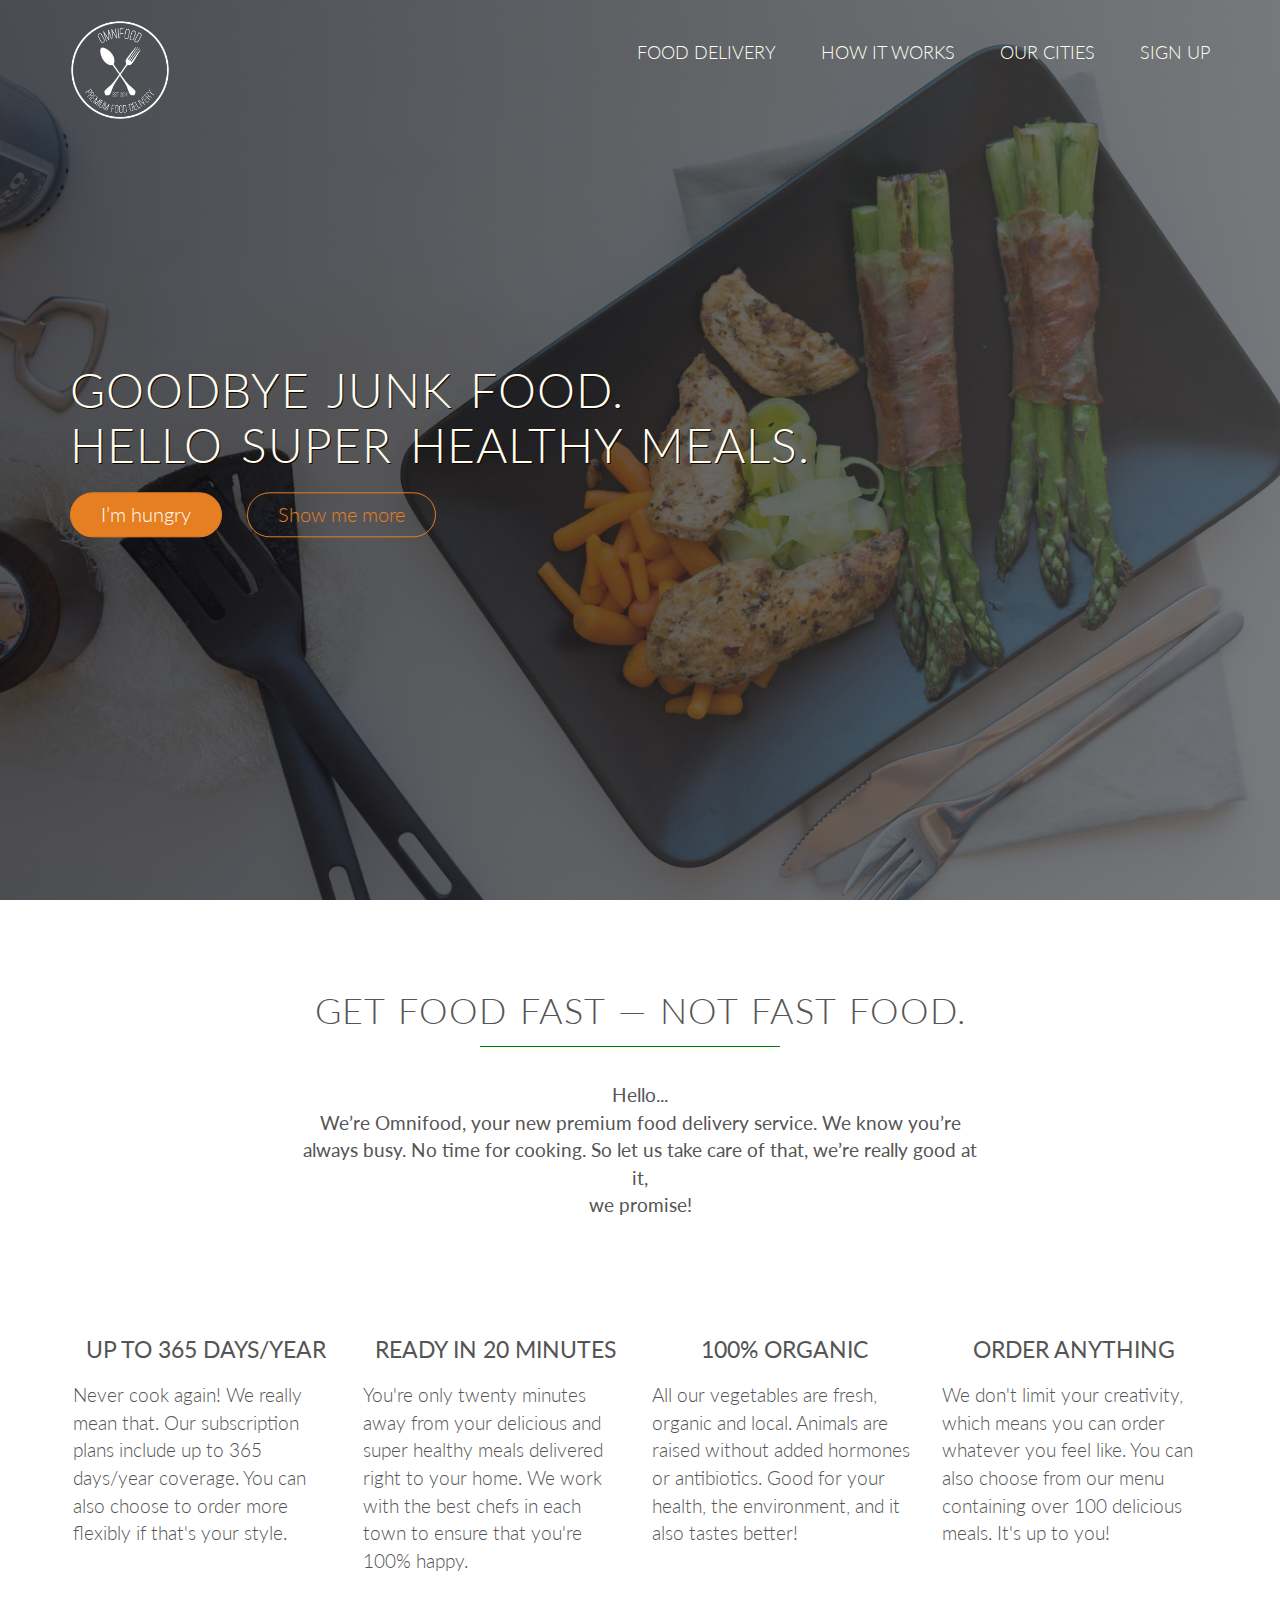
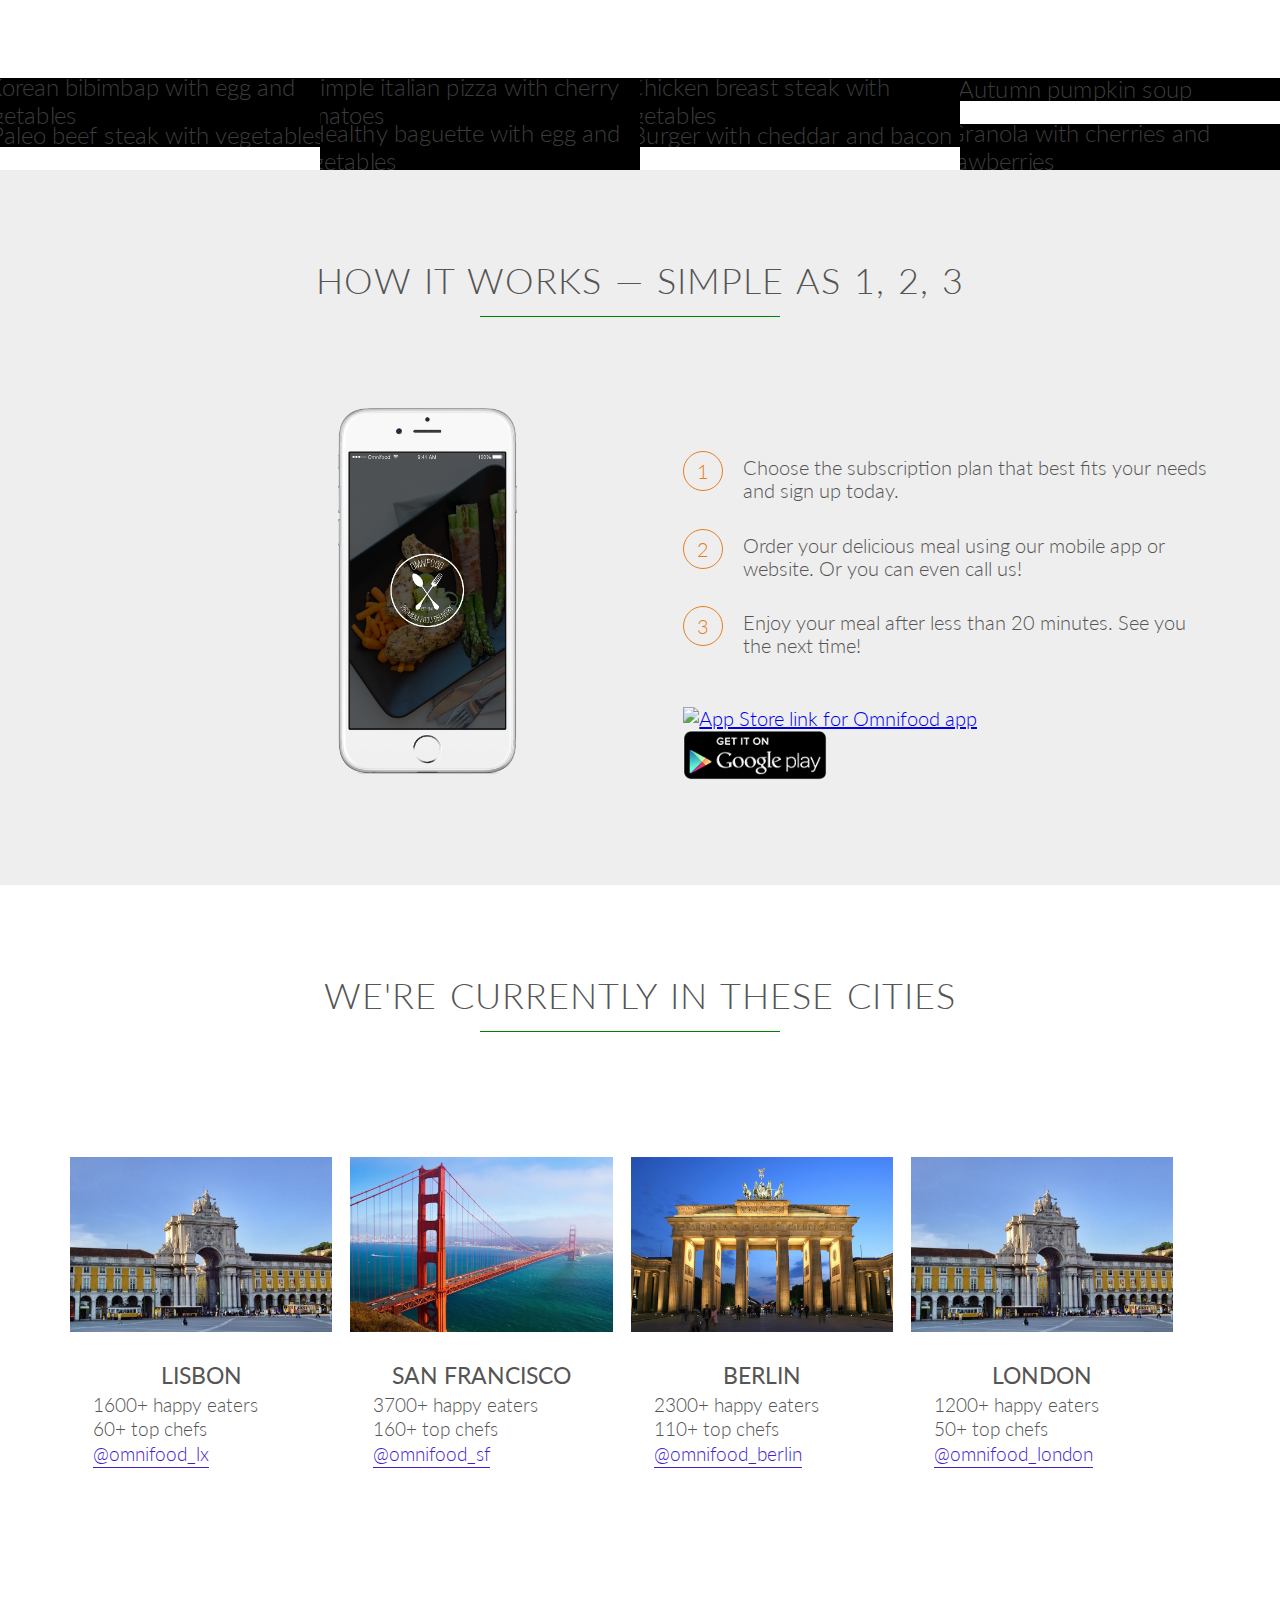
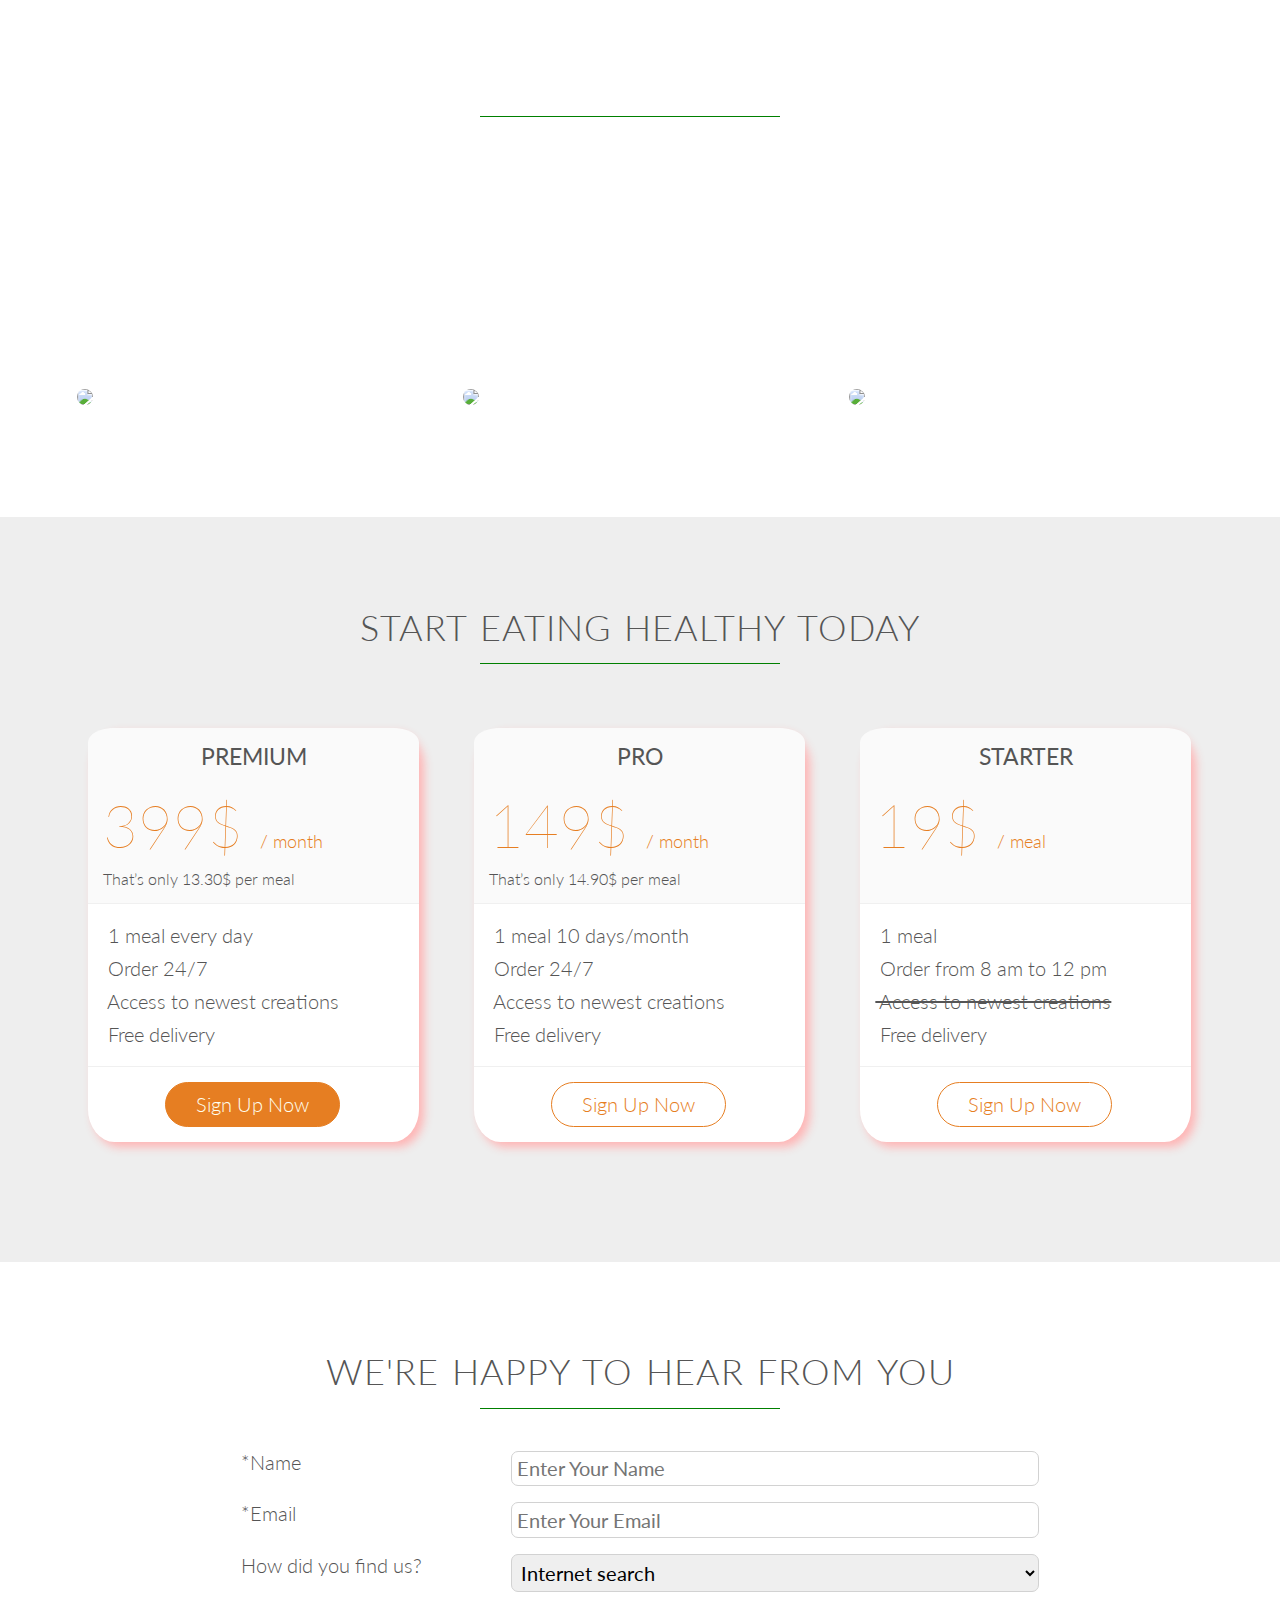
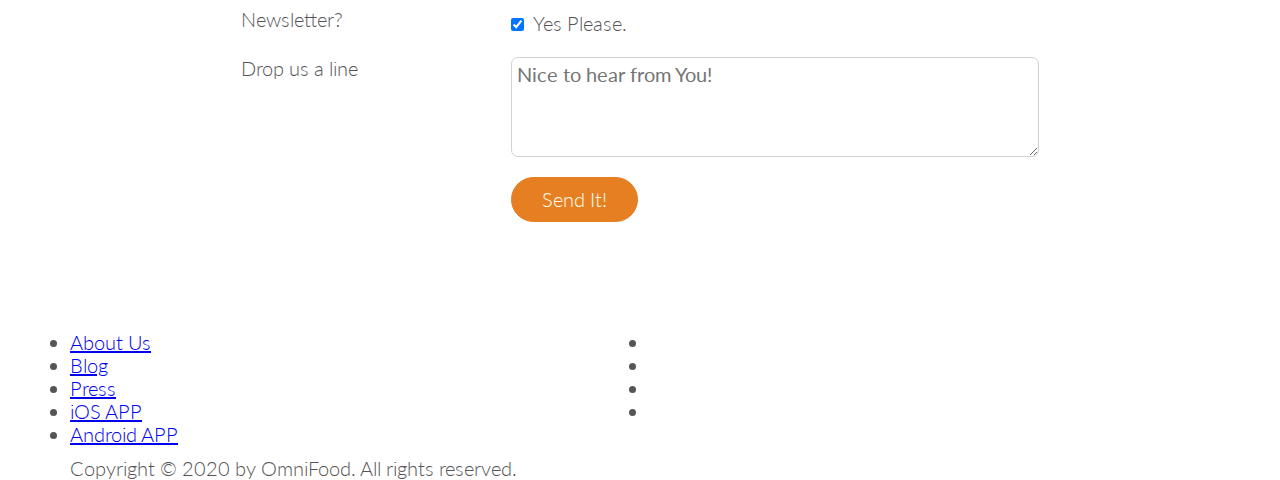
==== index.html @ cea4d8c9 "Footer text" ====
<!DOCTYPE html>
<html lang="en">
    <head>
        <link rel="stylesheet" type="text/css" href="vendors/css/normalize.css">
        <link rel="stylesheet" type="text/css" href="vendors/css/grid.css">
        <link rel="stylesheet" type="text/css" href="Resources/css/style.css">
        <link rel="preconnect" href="https://fonts.gstatic.com">
        <link href="https://fonts.googleapis.com/css2?family=Lato:ital,wght@0,100;0,300;0,400;1,100;1,300;1,400&display=swap" rel="stylesheet">
        <title>OmniFood</title>
    </head>

    <body>
        <header>
            <nav>
                <div class="row">
                    <img src="Resources/img/logo-white.png" alt="OmniFood Logo" class="logo">
                    <ul class="main-nav">
                        <li><a href="#">Food delivery</a></li>
                        <li><a href="#">How it works</a></li>
                        <li><a href="#">Our cities</a></li>
                        <li><a href="#">Sign up</a></li>
                    </ul>
                </div>
            </nav>
            <div class="hero-text-box">
                <h1>Goodbye junk food.<br />Hello super healthy meals.</h1>
                <a class="btn btn-full" href="#">I’m hungry</a>
                <a class="btn btn-ghost" href="#">Show me more</a>
            </div>
        </header>

        <section class="section-features">
            <div class="row">
                <h2>Get food fast &mdash; not fast food.</h2>
                <p class="long-copy">
                    Hello...<br /> We’re Omnifood, your new premium food delivery service.
                    We know you’re always busy. No time for cooking.
                    So let us take care of that, we’re really good at it,<br />we promise!
                </p>
            </div>

            <div class="row">
                <div class="col span-1-of-4 box">
                    <ion-icon name="calendar" class="calendar"></ion-icon>
                    <h3>Up to 365 days/year</h3>
                    <p>
                        Never cook again! We really mean that. Our subscription plans include up to 365 days/year coverage. You can also choose to order more flexibly if that's your style.
                    </p>
                </div>
                <div class="col span-1-of-4 box">
                    <ion-icon name="alarm" class="alarm"></ion-icon>
                    <h3>Ready in 20 minutes</h3>
                    <p>
                        You're only twenty minutes away from your delicious and super healthy meals delivered right to your home. We work with the best chefs in each town to ensure that you're 100% happy.
                    </p>
                </div>
                <div class="col span-1-of-4 box">
                    <ion-icon name="leaf" class="leaf"></ion-icon>
                    <h3>100% organic</h3>
                    <p>
                        All our vegetables are fresh, organic and local. Animals are raised without added hormones or antibiotics. Good for your health, the environment, and it also tastes better!
                    </p>
                </div>
                <div class="col span-1-of-4 box">
                    <ion-icon name="cart" class="cart"></ion-icon>
                    <h3>Order anything</h3>
                    <p>
                        We don't limit your creativity, which means you can order whatever you feel like. You can also choose from our menu containing over 100 delicious meals. It's up to you!
                    </p>
                </div>
            </div>
        </section>

        <section class="section-meals">
            <ul class="meals-showcase clearfix">
                <li>
                    <figure class="meal-photo">
                        <img src="resources/img/1.jpg" alt="Korean bibimbap with egg and vegetables">
                    </figure>
                </li>
                <li>
                    <figure class="meal-photo">
                        <img src="resources/img/2.jpg" alt="Simple italian pizza with cherry tomatoes">
                    </figure>
                </li>
                <li>
                    <figure  class="meal-photo">
                        <img src="resources/img/3.jpg" alt="Chicken breast steak with vegetables ">
                    </figure>
                </li>
                <li>
                    <figure  class="meal-photo">
                        <img src="resources/img/4.jpg" alt="Autumn pumpkin soup">
                    </figure>
                </li>
            </ul>
            <ul class="meals-showcase clearfix">
                <li>
                    <figure  class="meal-photo">
                        <img src="resources/img/5.jpg" alt="Paleo beef steak with vegetables">
                    </figure>
                </li>
                <li>
                    <figure  class="meal-photo">
                        <img src="resources/img/6.jpg" alt="Healthy baguette with egg and vegetables">
                    </figure>
                </li>
                <li>
                    <figure  class="meal-photo">
                        <img src="resources/img/7.jpg" alt="Burger with cheddar and bacon">
                    </figure>
                </li>
                <li>
                    <figure  class="meal-photo">
                        <img src="resources/img/8.jpg" alt="Granola with cherries and strawberries">
                    </figure>
                </li>
            </ul>
        </section>

        <section class="section-steps">
            <div class="row">
                <h2>How it works &mdash; Simple as 1, 2, 3</h2>
            </div>
            <div class="row">
                <div class="col span-1-of-2 steps-box">
                    <img class="app-screen" src="Resources/img/app-iPhone.png" alt="iPhone image with OmniFood">
                </div>
                <div class="col span-1-of-2 steps-box">
                    <div class="work-steps">
                        <div>1</div>
                        <p>Choose the subscription plan that best fits your needs and sign up today.</p>
                    </div>
                    <div class="work-steps">
                        <div>2</div>
                        <p>Order your delicious meal using our mobile app or website. Or you can even call us!</p>
                    </div>
                    <div class="work-steps">
                        <div>3</div>
                        <p>Enjoy your meal after less than 20 minutes. See you the next time!</p>
                    </div>

                    <a href="https://www.apple.com/in/app-store/" target="_blank" class="btn-app"><img src="resources/img/download-app.svg" alt="App Store link for Omnifood app"></a>
                    <a href="https://play.google.com/store/apps?hl=en" target="_blank"  class="btn-app"><img src="Resources/img/download-app-android.png" alt="Play Store link for OmniFood app"></a>

                </div>
            </div>
        </section>

        <section class="section-cities">
            <div class="row">
                <h2>We're currently in these cities</h2>
            </div>
            <div class="row in-city">
                <div class="col span-1-of-4 city-det">
                    <div class="city-img">
                        <img class="c-img" src="Resources/img/lisbon-3.jpg" alt="Lisbon">
                    </div>
                    <div class="city-name">
                        <h3>Lisbon</h3>
                    </div>
                    <div class="city-growth">
                        <div class="sub-incity">
                            <ion-icon class="num-sub" name="people"></ion-icon>
                            1600+ happy eaters
                        </div>
                        <div class="chef-city">
                            <ion-icon class="chef-star" name="star"></ion-icon>
                            60+ top chefs
                        </div>
                        <div class="twitter-social">
                            <ion-icon class="twi-icon" name="logo-twitter"></ion-icon>
                            <a href="https://www.twitter.com" target="_blank">@omnifood_lx</a>
                        </div>
                    </div>
                </div>
                <div  class="col span-1-of-4 city-det">
                    <div class="city-img">
                        <img class="c-img" src="Resources/img/san-francisco.jpg" alt="San Francisco">
                    </div>
                    <div class="city-name">
                        <h3>San Francisco</h3>
                    </div>
                    <div class="city-growth">
                        <div class="sub-incity">
                            <ion-icon class="num-sub" name="people"></ion-icon>
                            3700+ happy eaters
                        </div>
                        <div class="chef-city">
                            <ion-icon class="chef-star" name="star"></ion-icon>
                            160+ top chefs
                        </div>
                        <div class="twitter-social">
                            <ion-icon class="twi-icon" name="logo-twitter"></ion-icon>
                            <a href="https://www.twitter.com" target="_blank">@omnifood_sf</a>
                        </div>
                    </div>
                </div>
                <div  class="col span-1-of-4 city-det">
                    <div class="city-img">
                        <img class="c-img" src="Resources/img/berlin.jpg" alt="Berlin">
                    </div>
                    <div class="city-name">
                        <h3>Berlin</h3>
                    </div>
                    <div class="city-growth">
                        <div class="sub-incity">
                            <ion-icon class="num-sub" name="people"></ion-icon>
                            2300+ happy eaters
                        </div>
                        <div class="chef-city">
                            <ion-icon class="chef-star" name="star"></ion-icon>
                            110+ top chefs
                        </div>
                        <div class="twitter-social">
                            <ion-icon class="twi-icon" name="logo-twitter"></ion-icon>
                            <a href="https://www.twitter.com" target="_blank">@omnifood_berlin</a>
                        </div>
                    </div>
                </div>
                <div  class="col span-1-of-4 city-det">
                    <div class="city-img">
                        <img class="c-img" src="Resources/img/lisbon-3.jpg" alt="London">
                    </div>
                    <div class="city-name">
                        <h3>London</h3>
                    </div>
                    <div class="city-growth">
                        <div class="sub-incity">
                            <ion-icon class="num-sub" name="people"></ion-icon>
                            1200+ happy eaters
                        </div>
                        <div class="chef-city">
                            <ion-icon class="chef-star" name="star"></ion-icon>
                            50+ top chefs
                        </div>
                        <div class="twitter-social">
                            <ion-icon class="twi-icon" name="logo-twitter"></ion-icon>
                            <a href="https://www.twitter.com" target="_blank">@omnifood_london</a>
                        </div>
                    </div>
                </div>
            </div>
        </section>

        <section class="section-testimonials">
            <div class="row">
                <h2>Our customers can't live without us</h2>
            </div>
            <div class="row">
                <div class="col span-1-of-3">
                    <blockquote>
                        Omnifood is just awesome! I just launched a startup which leaves me with no time for cooking, so Omnifood is a life-saver. Now that I got used to it, I couldn't live without my daily meals!
                        <cite><img src="resources/img/customer-1.jpg">Alberto Duncan</cite>
                    </blockquote>
                </div>
                <div class="col span-1-of-3">
                    <blockquote>
                        Inexpensive, healthy and great-tasting meals, delivered right to my home. We have lots of food delivery here in Lisbon, but no one comes even close to Omifood. Me and my family are so in love!
                        <cite><img src="resources/img/customer-2.jpg">Joana Silva</cite>
                    </blockquote>
                </div>
                <div class="col span-1-of-3">
                    <blockquote>
                        I was looking for a quick and easy food delivery service in San Franciso. I tried a lot of them and ended up with Omnifood. Best food delivery service in the Bay Area. Keep up the great work!
                        <cite><img src="resources/img/customer-3.jpg">Milton Chapman</cite>
                    </blockquote>
                </div>

            </div>
        </section>

        <section class="section-plans">
            <div class="row">
                <h2>Start eating healthy today</h2>
            </div>
            <div class="row">
                <div class="col span-1-of-3">
                    <div class="plan-box">
                        <div>
                            <h3>Premium</h3>
                            <p class="plan-price">399$ <span>/ month</span></p>
                            <p class="plan-price-meal">That’s only 13.30$ per meal</p>
                        </div>
                        <div>
                            <ul>
                                <li><ion-icon name="checkmark"></ion-icon>&nbsp;1 meal every day</li>
                                <li><ion-icon name="checkmark"></ion-icon>&nbsp;Order 24/7</li>
                                <li><ion-icon name="checkmark"></ion-icon>&nbsp;Access to newest creations</li>
                                <li><ion-icon name="checkmark"></ion-icon>&nbsp;Free delivery</li>
                            </ul>
                        </div>
                        <div>
                            <a href="#" class="btn btn-full">Sign Up Now</a>
                        </div>
                    </div>
                </div>
                <div class="col span-1-of-3">
                    <div class="plan-box">
                        <div>
                            <h3>Pro</h3>
                            <p class="plan-price">149$ <span>/ month</span></p>
                            <p class="plan-price-meal">That’s only 14.90$ per meal</p>
                        </div>
                        <div>
                            <ul>
                                <li><ion-icon name="checkmark"></ion-icon>&nbsp;1 meal 10 days/month</li>
                                <li><ion-icon name="checkmark"></ion-icon>&nbsp;Order 24/7</li>
                                <li><ion-icon name="checkmark"></ion-icon>&nbsp;Access to newest creations</li>
                                <li><ion-icon name="checkmark"></ion-icon>&nbsp;Free delivery</li>
                            </ul>
                        </div>
                        <div>
                            <a href="#" class="btn btn-ghost">Sign Up Now</a>
                        </div>
                    </div>
                </div>
                <div class="col span-1-of-3">
                    <div class="plan-box">
                        <div>
                            <h3>Starter</h3>
                            <p class="plan-price">19$ <span>/ meal</span></p>
                            <p class="plan-price-meal">&nbsp;</p>
                        </div>
                        <div>
                            <ul>
                                <li><ion-icon name="checkmark"></ion-icon>&nbsp;1 meal</li>
                                <li><ion-icon name="checkmark"></ion-icon>&nbsp;Order from 8 am to 12 pm</li>
                                <li><ion-icon name="close"></ion-icon><span>&nbsp;Access to newest creations</span></li>
                                <li><ion-icon name="checkmark"></ion-icon>&nbsp;Free delivery</li>
                            </ul>
                        </div>
                        <div>
                            <a href="#" class="btn btn-ghost">Sign Up Now</a>
                        </div>
                    </div>
                </div>
            </div>
        </section>

        <section class="section-form">
            <div class="row">
                <h2>We're happy to hear from you</h2>
            </div>
            <div class="row">
                <form method="POST" action="#" class="contact-form">
                    <div class="row">
                        <div class="col span-1-of-3">
                            <label for="name">*Name</label>
                        </div>
                        <div class="col span-2-of-3">
                            <input type="text" name="name" id="name" placeholder="Enter Your Name" required>
                        </div>
                    </div>
                    <div class="row">
                        <div class="col span-1-of-3">
                            <label for="email">*Email</label>
                        </div>
                        <div class="col span-2-of-3">
                            <input type="email" name="email" id="email" placeholder="Enter Your Email" required>
                        </div>
                    </div>
                    <div class="row">
                        <div class="col span-1-of-3">
                            <label for="find-us">How did you find us?</label>
                        </div>
                        <div class="col span-2-of-3">
                            <select name="find-us" id="find-us">
                                <option value="internet" selected>Internet search</option>
                                <option value="social-media">Social Media</option>
                                <option value="news-paper">News Paper</option>
                                <option value="friend">Friend</option>
                            </select>
                        </div>
                    </div>
                    <div class="row">
                        <div class="col span-1-of-3">
                            <label for="newsletter">Newsletter?</label>
                        </div>
                        <div class="col span-2-of-3">
                            <input type="checkbox" name="newsletter" id="newsletter" checked> Yes Please.
                        </div>
                    </div>
                    <div class="row">
                        <div class="col span-1-of-3">
                            <label for="messsage">Drop us a line</label>
                        </div>
                        <div class="col span-2-of-3">
                            <textarea maxlength="300" name="messsage" placeholder="Nice to hear from You!"></textarea>
                        </div>
                    </div>
                    <div class="row">
                        <div class="col span-1-of-3">
                            <label>&nbsp;</label>
                        </div>
                        <div class="col span-2-of-3">
                            <input type="submit" value="Send It!">
                        </div>
                    </div>
                </form>
            </div>
        </section>

        <footer>
            <div class="row">
                <div class="col span-1-of-2">
                    <ul class="footer-nav">
                        <li><a href="#">About Us</a></li>
                        <li><a href="#">Blog</a></li>
                        <li><a href="#">Press</a></li>
                        <li><a href="#">iOS APP</a></li>
                        <li><a href="#">Android APP</a></li>
                    </ul>
                </div>
                <div class="col span 1-of-2">
                    <ul class="socil-links">
                        <li><ion-icon name="logo-facebook"></ion-icon></li>
                        <li><ion-icon name="logo-twitter"></ion-icon></li>
                        <li><ion-icon name="logo-instagram"></ion-icon></li>
                        <li><ion-icon name="logo-pinterest"></ion-icon></li>
                    </ul>
                </div>
            </div>
            <div class="row">
                <p>
                    Copyright &copy; 2020 by OmniFood. All rights reserved.
                </p>
            </div>

        </footer>

          
        <script src="https://unpkg.com/ionicons@5.4.0/dist/ionicons.js"></script>

    </body>


</html>
---- vendors/css/grid.css ----
/*  SECTIONS  ============================================================================= */

.section {
	clear: both;
	padding: 0px;
	margin: 0px;
}

/*  GROUPING  ============================================================================= */

.row {
    zoom: 1; /* For IE 6/7 (trigger hasLayout) */
}

.row:before,
.row:after {
    content:"";
    display:table;
}
.row:after {
    clear:both;
}

/*  GRID COLUMN SETUP   ==================================================================== */

.col {
	display: block;
	float:left;
	margin: 1% 0 1% 1.6%;
}

.col:first-child { margin-left: 0; } /* all browsers except IE6 and lower */


/*  REMOVE MARGINS AS ALL GO FULL WIDTH AT 480 PIXELS */

@media only screen and (max-width: 480px) {
	.col { 
		/*margin: 1% 0 1% 0%;*/
        margin: 0;
	}
}


/*  GRID OF TWO   ============================================================================= */


.span-2-of-2 {
	width: 100%;
}

.span-1-of-2 {
	width: 49.2%;
}

/*  GO FULL WIDTH AT LESS THAN 480 PIXELS */

@media only screen and (max-width: 480px) {
	.span-2-of-2 {
		width: 100%; 
	}
	.span-1-of-2 {
		width: 100%; 
	}
}


/*  GRID OF THREE   ============================================================================= */

	
.span-3-of-3 {
	width: 100%; 
}

.span-2-of-3 {
	width: 66.13%; 
}

.span-1-of-3 {
	width: 32.26%; 
}


/*  GO FULL WIDTH AT LESS THAN 480 PIXELS */

@media only screen and (max-width: 480px) {
	.span-3-of-3 {
		width: 100%; 
	}
	.span-2-of-3 {
		width: 100%; 
	}
	.span-1-of-3 {
		width: 100%;
	}
}

/*  GRID OF FOUR   ============================================================================= */

	
.span-4-of-4 {
	width: 100%; 
}

.span-3-of-4 {
	width: 74.6%; 
}

.span-2-of-4 {
	width: 49.2%; 
}

.span-1-of-4 {
	width: 23.8%; 
}


/*  GO FULL WIDTH AT LESS THAN 480 PIXELS */

@media only screen and (max-width: 480px) {
	.span-4-of-4 {
		width: 100%; 
	}
	.span-3-of-4 {
		width: 100%; 
	}
	.span-2-of-4 {
		width: 100%; 
	}
	.span-1-of-4 {
		width: 100%; 
	}
}


/*  GRID OF FIVE   ============================================================================= */

	
.span-5-of-5 {
	width: 100%;
}

.span-4-of-5 {
  	width: 79.68%; 
}

.span-3-of-5 {
  	width: 59.36%; 
}

.span-2-of-5 {
  	width: 39.04%;
}

.span-1-of-5 {
  	width: 18.72%;
}


/*  GO FULL WIDTH AT LESS THAN 480 PIXELS */

@media only screen and (max-width: 480px) {
	.span-5-of-5 {
		width: 100%; 
	}
	.span-4-of-5 {
		width: 100%; 
	}
	.span-3-of-5 {
		width: 100%; 
	}
	.span-2-of-5 {
		width: 100%; 
	}
	.span-1-of-5 {
		width: 100%; 
	}
}


/*  GRID OF SIX   ============================================================================= */


.span-6-of-6 {
	width: 100%;
}

.span-5-of-6 {
  	width: 83.06%;
}

.span-4-of-6 {
  	width: 66.13%;
}

.span-3-of-6 {
  	width: 49.2%;
}

.span-2-of-6 {
  	width: 32.26%;
}

.span-1-of-6 {
  	width: 15.33%;
}


/*  GO FULL WIDTH AT LESS THAN 480 PIXELS */

@media only screen and (max-width: 480px) {
	.span-6-of-6 {
		width: 100%; 
	}
	.span-5-of-6 {
		width: 100%; 
	}
	.span-4-of-6 {
		width: 100%; 
	}
	.span-3-of-6 {
		width: 100%; 
	}
	.span-2-of-6 {
		width: 100%; 
	}
	.span-1-of-6 {
		width: 100%; 
	}
}



/*  GRID OF SEVEN   ============================================================================= */


.span-7-of-7 {
	width: 100%;
}

.span-6-of-7 {
	width: 85.48%;
}

.span-5-of-7 {
  	width: 70.97%;
}

.span-4-of-7 {
  	width: 56.45%;
}

.span-3-of-7 {
  	width: 41.94%;
}

.span-2-of-7 {
  	width: 27.42%;
}

.span-1-of-7 {
  	width: 12.91%;
}


/*  GO FULL WIDTH AT LESS THAN 480 PIXELS */

@media only screen and (max-width: 480px) {
	.span-7-of-7 {
		width: 100%; 
	}
	.span-6-of-7 {
		width: 100%; 
	}
	.span-5-of-7 {
		width: 100%; 
	}
	.span-4-of-7 {
		width: 100%; 
	}
	.span-3-of-7 {
		width: 100%; 
	}
	.span-2-of-7 {
		width: 100%; 
	}
	.span-1-of-7 {
		width: 100%; 
	}
}


/*  GRID OF EIGHT   ============================================================================= */

	
.span-8-of-8 {
	width: 100%;
}

.span-7-of-8 {
	width: 87.3%; 
}

.span-6-of-8 {
	width: 74.6%; 
}

.span-5-of-8 {
	width: 61.9%; 
}

.span-4-of-8 {
	width: 49.2%; 
}

.span-3-of-8 {
	width: 36.5%;
}

.span-2-of-8 {
	width: 23.8%; 
}

.span-1-of-8 {
	width: 11.1%; 
}


/*  GO FULL WIDTH AT LESS THAN 480 PIXELS */

@media only screen and (max-width: 480px) {
	.span-8-of-8 {
		width: 100%; 
	}
	.span-7-of-8 {
		width: 100%; 
	}
	.span-6-of-8 {
		width: 100%; 
	}
	.span-5-of-8 {
		width: 100%; 
	}
	.span-4-of-8 {
		width: 100%; 
	}
	.span-3-of-8 {
		width: 100%; 
	}
	.span-2-of-8 {
		width: 100%; 
	}
	.span-1-of-8 {
		width: 100%; 
	}
}


/*  GRID OF NINE   ============================================================================= */


.span-9-of-9 {
	width: 100%;
}

.span-8-of-9 {
	width: 88.71%;
}

.span-7-of-9 {
	width: 77.42%; 
}

.span-6-of-9 {
	width: 66.13%; 
}

.span-5-of-9 {
	width: 54.84%; 
}

.span-4-of-9 {
	width: 43.55%; 
}

.span-3-of-9 {
	width: 32.26%;
}

.span-2-of-9 {
	width: 20.97%; 
}

.span-1-of-9 {
	width: 9.68%; 
}


/*  GO FULL WIDTH AT LESS THAN 480 PIXELS */

@media only screen and (max-width: 480px) {
	.span-9-of-9 {
		width: 100%; 
	}
	.span-8-of-9 {
		width: 100%; 
	}
	.span-7-of-9 {
		width: 100%; 
	}
	.span-6-of-9 {
		width: 100%; 
	}
	.span-5-of-9 {
		width: 100%; 
	}
	.span-4-of-9 {
		width: 100%; 
	}
	.span-3-of-9 {
		width: 100%; 
	}
	.span-2-of-9 {
		width: 100%; 
	}
	.span-1-of-9 {
		width: 100%; 
	}
}


/*  GRID OF TEN   ============================================================================= */


.span-10-of-10 {
	width: 100%;
}

.span-9-of-10 {
	width: 89.84%;
}

.span-8-of-10 {
	width: 79.68%;
}

.span-7-of-10 {
	width: 69.52%; 
}

.span-6-of-10 {
	width: 59.36%; 
}

.span-5-of-10 {
	width: 49.2%; 
}

.span-4-of-10 {
	width: 39.04%; 
}

.span-3-of-10 {
	width: 28.88%;
}

.span-2-of-10 {
	width: 18.72%; 
}

.span-1-of-10 {
	width: 8.56%; 
}


/*  GO FULL WIDTH AT LESS THAN 480 PIXELS */

@media only screen and (max-width: 480px) {
	.span-10-of-10 {
		width: 100%; 
	}
	.span-9-of-10 {
		width: 100%; 
	}
	.span-8-of-10 {
		width: 100%; 
	}
	.span-7-of-10 {
		width: 100%; 
	}
	.span-6-of-10 {
		width: 100%; 
	}
	.span-5-of-10 {
		width: 100%; 
	}
	.span-4-of-10 {
		width: 100%; 
	}
	.span-3-of-10 {
		width: 100%; 
	}
	.span-2-of-10 {
		width: 100%; 
	}
	.span-1-of-10 {
		width: 100%; 
	}
}


/*  GRID OF ELEVEN   ============================================================================= */

.span-11-of-11 {
	width: 100%;
}

.span-10-of-11 {
	width: 90.76%;
}

.span-9-of-11 {
	width: 81.52%;
}

.span-8-of-11 {
	width: 72.29%;
}

.span-7-of-11 {
	width: 63.05%; 
}

.span-6-of-11 {
	width: 53.81%; 
}

.span-5-of-11 {
	width: 44.58%; 
}

.span-4-of-11 {
	width: 35.34%; 
}

.span-3-of-11 {
	width: 26.1%;
}

.span-2-of-11 {
	width: 16.87%; 
}

.span-1-of-11 {
	width: 7.63%; 
}


/*  GO FULL WIDTH AT LESS THAN 480 PIXELS */

@media only screen and (max-width: 480px) {
	.span-11-of-11 {
		width: 100%; 
	}
	.span-10-of-11 {
		width: 100%; 
	}
	.span-9-of-11 {
		width: 100%; 
	}
	.span-8-of-11 {
		width: 100%; 
	}
	.span-7-of-11 {
		width: 100%; 
	}
	.span-6-of-11 {
		width: 100%; 
	}
	.span-5-of-11 {
		width: 100%; 
	}
	.span-4-of-11 {
		width: 100%; 
	}
	.span-3-of-11 {
		width: 100%; 
	}
	.span-2-of-11 {
		width: 100%; 
	}
	.span-1-of-11 {
		width: 100%; 
	}
}


/*  GRID OF TWELVE   ============================================================================= */

.span-12-of-12 {
	width: 100%;
}

.span-11-of-12 {
	width: 91.53%;
}

.span-10-of-12 {
	width: 83.06%;
}

.span-9-of-12 {
	width: 74.6%;
}

.span-8-of-12 {
	width: 66.13%;
}

.span-7-of-12 {
	width: 57.66%; 
}

.span-6-of-12 {
	width: 49.2%; 
}

.span-5-of-12 {
	width: 40.73%; 
}

.span-4-of-12 {
	width: 32.26%; 
}

.span-3-of-12 {
	width: 23.8%;
}

.span-2-of-12 {
	width: 15.33%; 
}

.span-1-of-12 {
	width: 6.86%; 
}


/*  GO FULL WIDTH AT LESS THAN 480 PIXELS */

@media only screen and (max-width: 480px) {
	.span-12-of-12 {
		width: 100%; 
	}
	.span-11-of-12 {
		width: 100%; 
	}
	.span-10-of-12 {
		width: 100%; 
	}
	.span-9-of-12 {
		width: 100%; 
	}
	.span-8-of-12 {
		width: 100%; 
	}
	.span-7-of-12 {
		width: 100%; 
	}
	.span-6-of-12 {
		width: 100%; 
	}
	.span-5-of-12 {
		width: 100%; 
	}
	.span-4-of-12 {
		width: 100%; 
	}
	.span-3-of-12 {
		width: 100%; 
	}
	.span-2-of-12 {
		width: 100%; 
	}
	.span-1-of-12 {
		width: 100%; 
	}
}
---- Resources/css/style.css ----
/*------------------------------------------------------------
BASIC SETUP
------------------------------------------------------------*/

* {
    margin: 0;
    padding: 0;
    box-sizing: border-box;
}

html {
    background-color: #fff;
    color: #555;
    font-family: 'lato', 'Arial', sans-serif;
    font-weight: 300;
    font-size: 20px;
    text-rendering: optimizeLegibility;
}

.clearfix {zoom: 1}
.clearfix::after {
    content: '.';
    clear: both;
    display: block;
    height: 0;
    visibility: hidden;
}

/*------------------------------------------------------------
  REUSABLE COMPONENTS
------------------------------------------------------------*/

.row {
    max-width: 1140px;
    margin: 0 auto 0 auto;
}

section {
    padding: 7% 0;
}

.box {
    padding: 3px;
    text-align: left;
}

/*------------------------------------------------------------
  HEADINGS
------------------------------------------------------------*/
h1,
h2,
h3 {
    font-weight: 320;
    text-transform:uppercase;
}

h1 {
    margin-top: 0;
    margin-bottom: 20px;
    color:ivory;
    font-size:240%;
    word-spacing: 4px;
    text-shadow:rgb(22, 3, 1) 1px 1px;
    letter-spacing: 1px;
}

h2 {
    font-size: 180%;
    word-spacing: 2px;
    text-align: center;
    margin-bottom: 3%;
    letter-spacing: 1px;
}

h2:after{
    display: block;
    content: "";
    height: 1px;
    width: 300px;
    background-color: green;
    margin: 15px 0 0 410px;
}

h3 {
    font-size: 115%;
    font-weight: 400;
    padding-bottom: 7%;
    text-align: center;
}


/*------------------------------------------------------------
  HEADER
------------------------------------------------------------*/

header {
    background-image: linear-gradient(to right, rgba(10, 8, 12, 0.7), rgba(71, 71, 71, 0.7)), url(img/hero.jpg);
    background-size: cover;
    background-position: center;
    height: 100vh;
    background-attachment: fixed;
}

.logo {
    height: 100px;
    width: auto;
    float: left;
    margin-top: 20px;
}

.main-nav {
    float: right;
    list-style:none;
}

.main-nav li {
    display: inline-block;
    margin-left: 40px;
    margin-top: 40px;
}

.main-nav li a:link,
.main-nav li a:visited {
    padding-bottom: 3px;
    color: ivory;
    text-transform: uppercase;
    text-decoration: none;
    font-size: 90%;
    border-bottom: 2px solid transparent;
    transition-property: border-bottom;
    transition-duration: 500ms;
}

.main-nav li a:hover,
.main-nav li a:active {
   border-bottom: 2px solid #e67e22;
}


.hero-text-box {
    position: absolute;
    width: 1140px;
    top: 50%;
    left: 50%;
    transform:translate(-50%, -50%);
}

/*------------------------------------------------------------
  BUTTONS
------------------------------------------------------------*/

.btn:link,
.btn:visited,
input[type=submit] {
    display: inline-block;
    padding: 10px 30px;
    font-weight: 300;
    text-decoration: none;
    border: 1px, solid #e67e22;
    border-radius: 100px;
    color:ivory;
    margin-right: 20px;
    transition: background-color 500ms, color 500ms, border 500ms;
}

input[type=submit]{
    background-color: #e67e22;
    border: 1px solid #e67e22;
}

.btn-full:link,
.btn-full:visited {
    background-color: #e67e22;
    border: 1px solid #e67e22;
}


.btn-ghost:link,
.btn-ghost:visited {
    border: 1px solid #e67e22;
    color: #e67e22;
}

.btn:hover,
.btn:active,
input[type=submit]:hover,
input[type=submit]:active {
    background-color:#924d10;
    border: 1px solid #924d10;
}

.btn-ghost:hover,
.btn-ghost:active {
    border: 1px solid #924d10;
    color:ivory;
}

/*------------------------------------------------------------
  ICONS
------------------------------------------------------------*/

.box ion-icon {
    font-size: 250%;
    padding-bottom: 10%;
    padding-left: 35%;
}

.calendar {
    color:rgb(68, 29, 207);
}

.alarm {
    color: rgb(219, 37, 219);
}

.leaf {
    color: green;
}

.cart {
    color:#e67e22;
}

/*------------------------------------------------------------
  PARAGRAPH IN FEATURES SECTION
------------------------------------------------------------*/

.long-copy {
    font-size: 95%;
    font-weight: 400;
    line-height: 145%;
    width: 60%;
    margin-left: 20%;
    text-align: center;
    padding-bottom: 4%;
}

.box p {
     font-size: 95%;
     line-height: 145%;
}


/*------------------------------------------------------------
  MEALS SECTION
------------------------------------------------------------*/

.section-meals {
    padding: 0;
}

.meals-showcase {
    list-style: none;
    width: 100%;
}

.meals-showcase li {
    display: block;
    float: left;
    width: 25%;
    height: auto;
}

.meal-photo {
    width: 100%;
    overflow: hidden;
    background-color:#000;
}

.meal-photo img {
    opacity: 0.7;
    width: 100%;
    height: auto;
    transform: scale(1.20);
    transition-duration: 700ms;
}

.meal-photo img:hover {
    transform: scale(1.03);
    opacity: 1;
}

/*------------------------------------------------------------
  HOW IT WORKS
------------------------------------------------------------*/

.section-steps {
    background-color: rgb(238, 238, 238);
}

.steps-box:first-child{
    text-align: right;
    padding-right: 10%;
    margin-top: 5%;  
}

.work-steps:last-of-type{
    margin-bottom: 50px;
}

.steps-box:last-child{
    padding-left: 3%;
    margin-top: 100px;
}

.app-screen {
    width: 40%;
}

.work-steps {
    margin-bottom: 5%;
}

.work-steps div{
    display: block;
    color: #e67e22;
    border: 1px solid #e67e22;
    border-radius: 100%;
    height: 40px;
    width: 40px;
    padding-top: 8px;
    margin-right: 20px;
    text-align: center;
    float: left;
    font-size: 120;
}

.work-steps p{
    padding-top: 5px;
}

.steps-box a{
    padding-right: 50px;
}

.btn-app img {
    height: 50px;
    width: auto;
}

.cities{
    
}

.citiclass{
    margin: 0 100px 0 100px;
    overflow: hidden;
}
.simg{
    max-width: 100%;
    height: auto;
}

.sicon {
    max-width: 20px;
    height: auto;
}
.citides{
    line-height: 145%;
    margin-top: 1px;
}
.citides h3{
    padding-top: 2px;   
}

/*------------------------------------------------------------
 CURRENT CITIES
------------------------------------------------------------*/

.section-cities {
    
}


.city-det {
    display: block;
    float: left;
    width: 23%;
    height: auto;
}

.city-img img {
    width: 100%;
    height: auto;

}

.section-cities h2 {
    padding-bottom: 7%;
}

.city-name h3 {
    text-align: center;
    padding-top: 10%;
    padding-bottom: 2%;
}

.city-growth {
    font-size: 95%;
    text-align: left;
    padding-left: 5%;
}

.chef-city{
    padding-bottom: 1%;
}

.twitter-social{
    padding-bottom: 1%;
}


.num-sub {
    color: #e67e22;
    vertical-align: middle;
    padding-bottom: 1%;
    padding-right:4%;
}

.chef-star {
    color: #e67e22;
    padding-right:4%;
}

.twi-icon {
    color: #e67e22;
    vertical-align: middle;
    padding-bottom: 1%;
    padding-right: 4%;
}

.twitter-social a:link,
.twitter-social a:visited {
    color: rgb(68, 29, 207);
    text-decoration: none;
    padding-bottom: 2px;
    border-bottom: 1px solid rgb(68, 29, 207);
    transition-duration: 300ms;
}

.twitter-social a:hover,
.twitter-social a:active{
    color: #e67e22;
    border-bottom: 1px solid transparent;
}

/*------------------------------------------------------------
    TESTIMONIAL
------------------------------------------------------------*/

.section-testimonials{
    background-image: radial-gradient(rgba(0, 0, 0, 0.8), rgba(0, 0, 0, 0.8)), url(img/back-customers.jpg);
    background-size: cover;
    color: #fff;
    background-attachment: fixed;
}

blockquote{
    padding: 2%; 
    font-style: italic;
    line-height: 145%;
    position: relative;
    margin-top: 40px;
}

blockquote:before{
    display: block;
    content: "\201C";
    font-size: 400%;
    position:absolute;
    top: -5px;
    left: -5px;
}

cite{
    display: block;
    font-size: 90%;
    margin-top: 25px;
}

cite img{
    height: 50px;
    border-radius: 50%;
    margin-right: 4%;
    vertical-align: middle;
}

/*------------------------------------------------------------
    SIGN UP
------------------------------------------------------------*/

.section-plans {
    background-color: rgb(238, 238, 238);
}

.plan-box {
    background-color: #fff;
    border-radius: 8%;
    width: 90%;
    margin: 5%;
    box-shadow: 5px 5px 10px rgb(255, 180, 180);
}

.plan-box div:first-child{
    background-color: rgb(250, 250, 250) ;
    border-top-left-radius: 8%;
    border-top-right-radius: 8%;
}

.plan-box div:last-child {
    text-align: center;
    border:none;
    padding-left: 10%;
}

.plan-box h3 {
    text-align: center;
}

.plan-box div {
    padding: 15px;
    border-bottom: 1px solid  rgb(240, 240, 240);
}

.plan-price span{
    font-size: 30%;
    font-weight: 300;
}

.plan-price {
    font-size: 300%;
    margin-bottom: 10px;
    font-weight: 100;
    color: #e67e22;
}

.plan-price-meal {
    font-size: 80%;
}

.plan-box ul {
    list-style: none;
}

.plan-box ul li{
    padding: 5px 0 5px 0;
}
 
.plan-box ul li ion-icon {
   font-size: 70%;
}

.plan-box ul li span {
    text-decoration: line-through;
}

/*-----------------------------------------------------
 CONTACT FORM
 ------------------------------------------------------*/

.contact-form{
    width: 70%;
    margin: 0 auto;
}

input[type=text],
input[type=email],
select,
textarea{
    width: 100%;
    padding: 1%;
    border-radius: 7px;
    border: 1px solid rgb(210, 210, 210);
}

textarea{
    height: 100px;
}

input[type=checkbox]{
    margin: 10px 5px 10px 0;
}

*:focus{outline: none;}
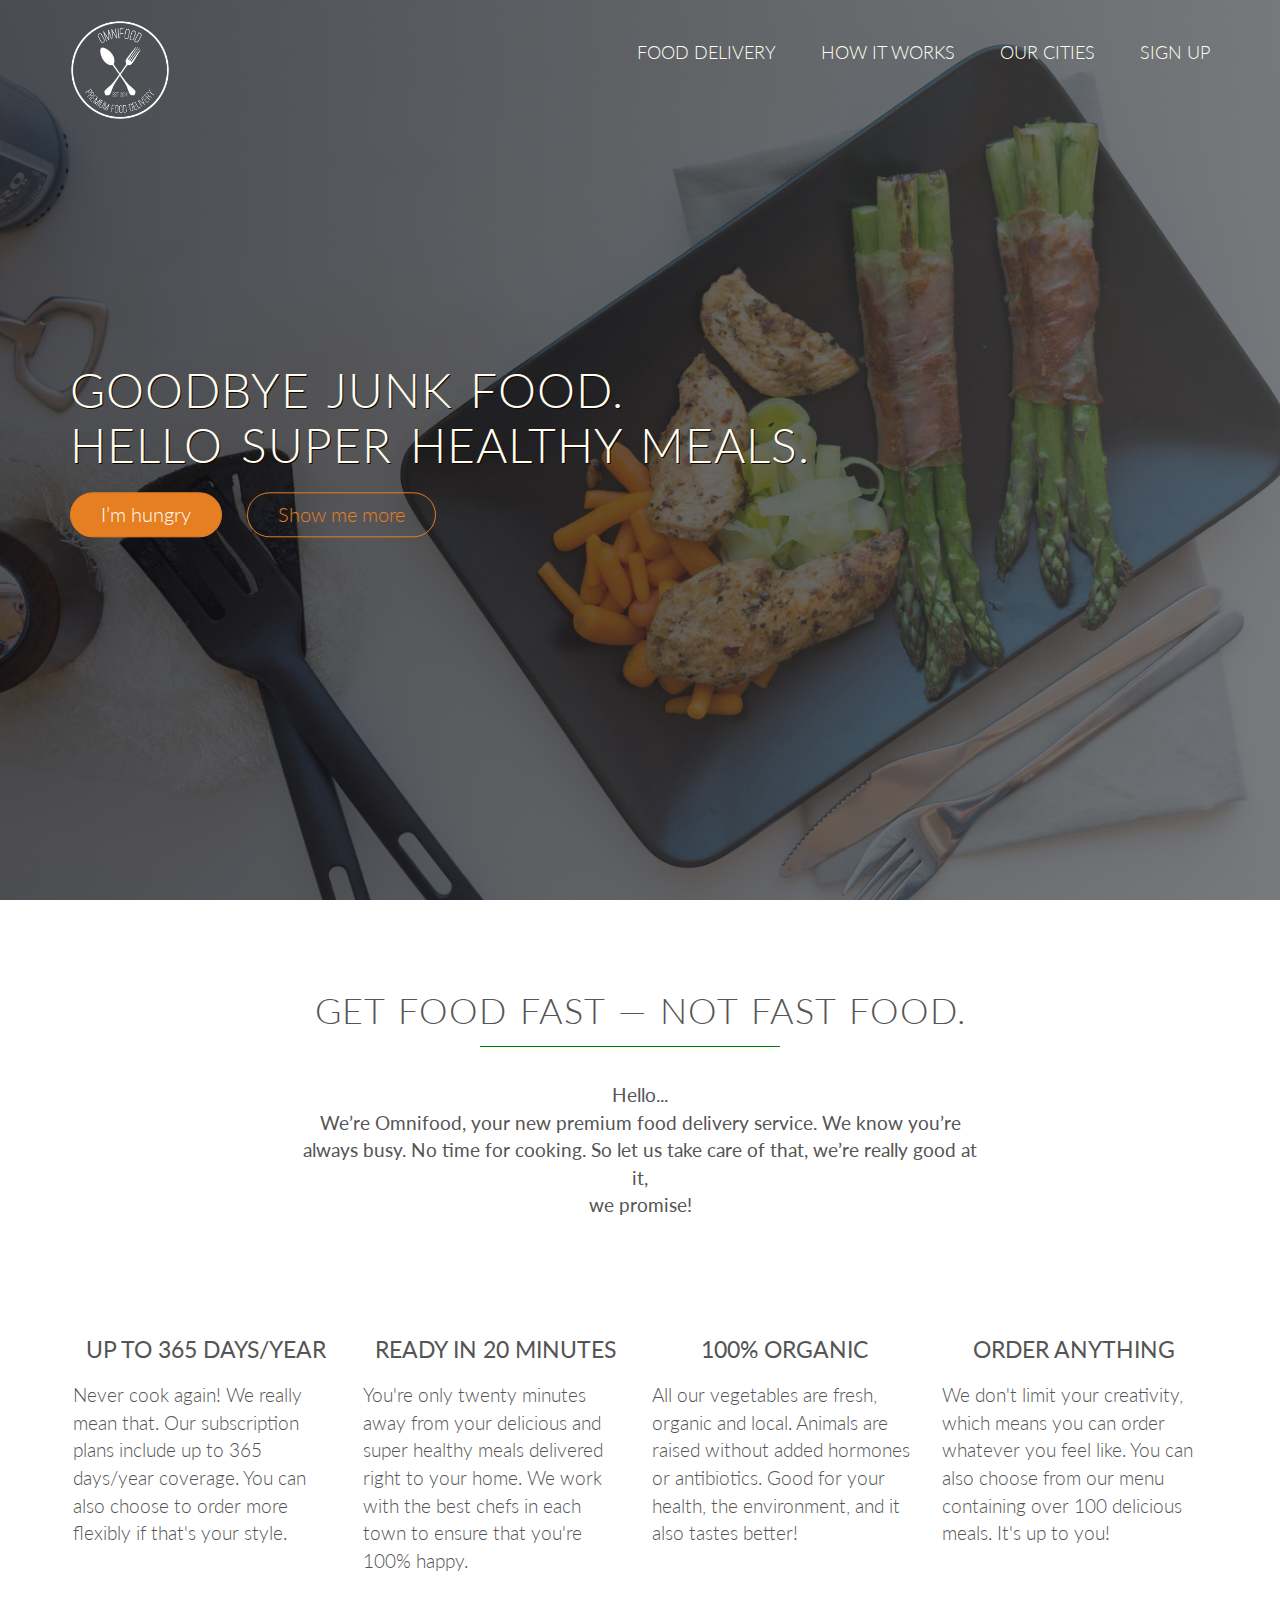
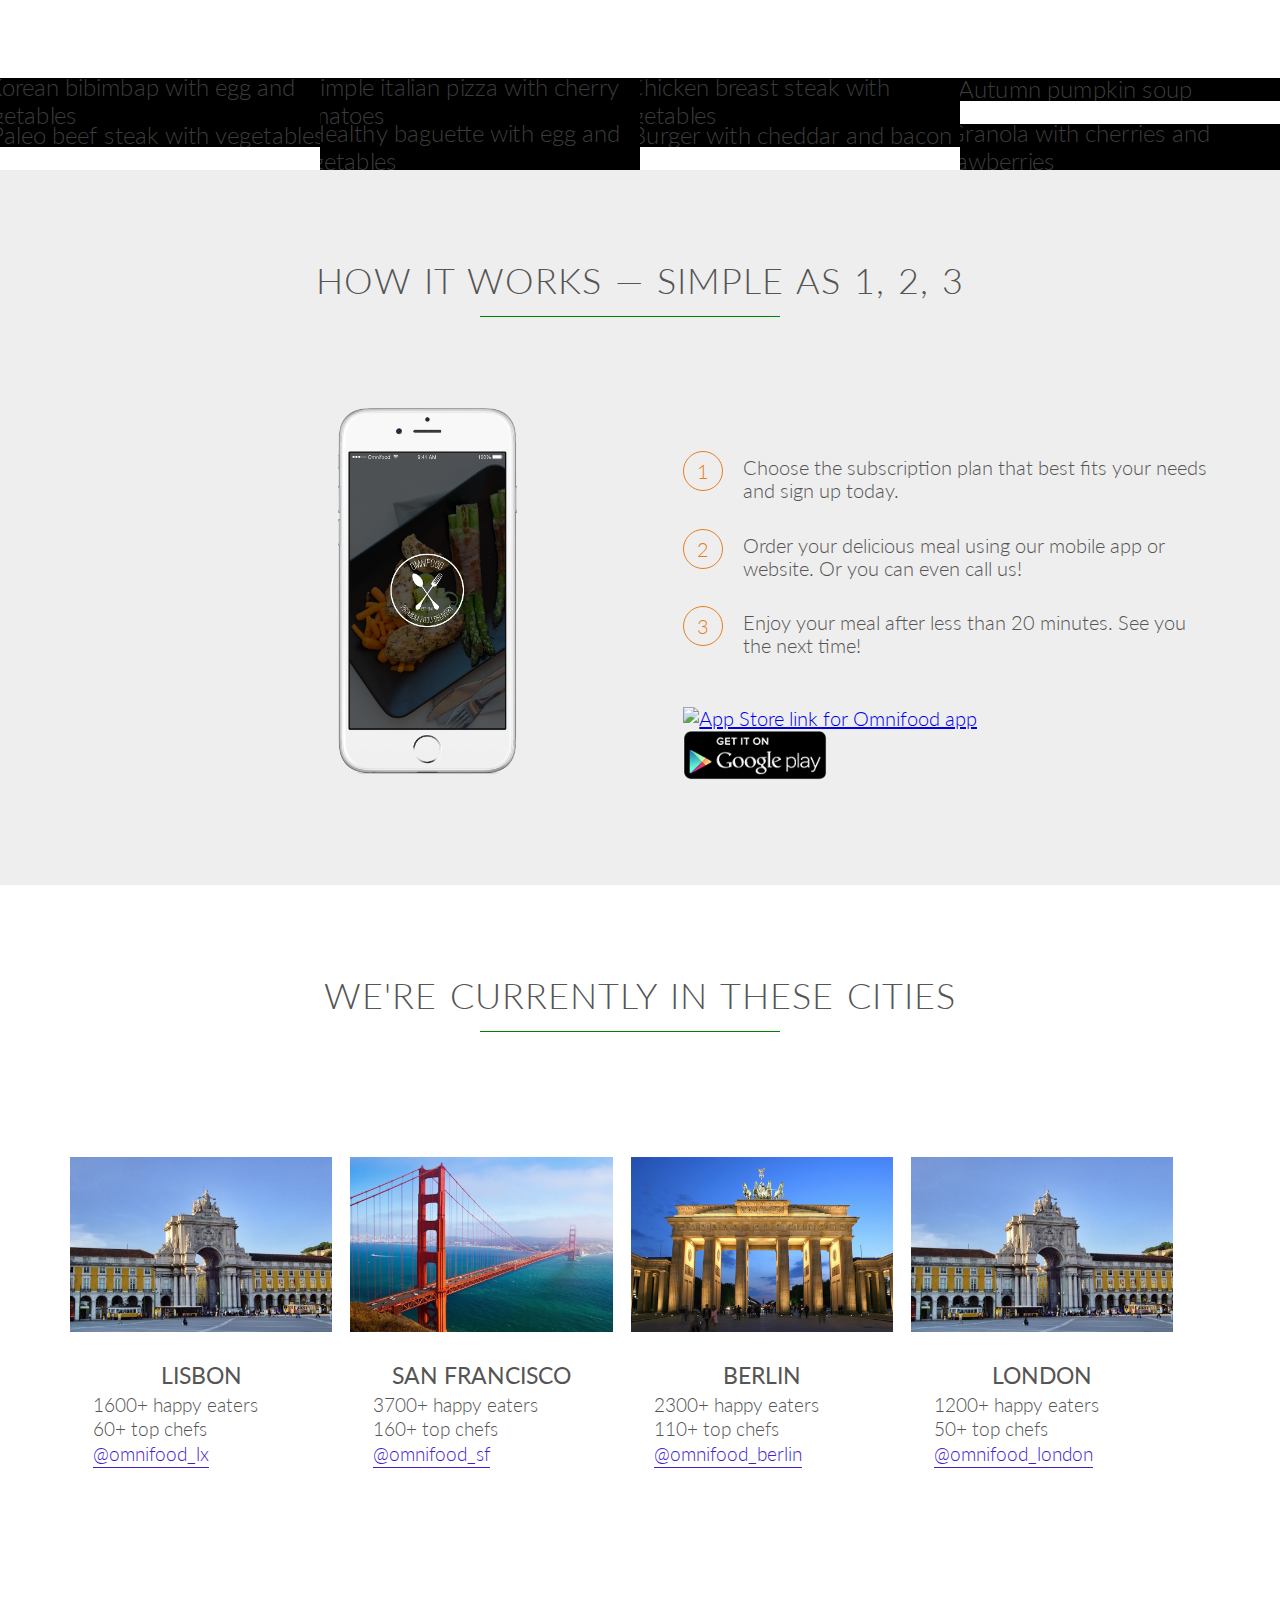
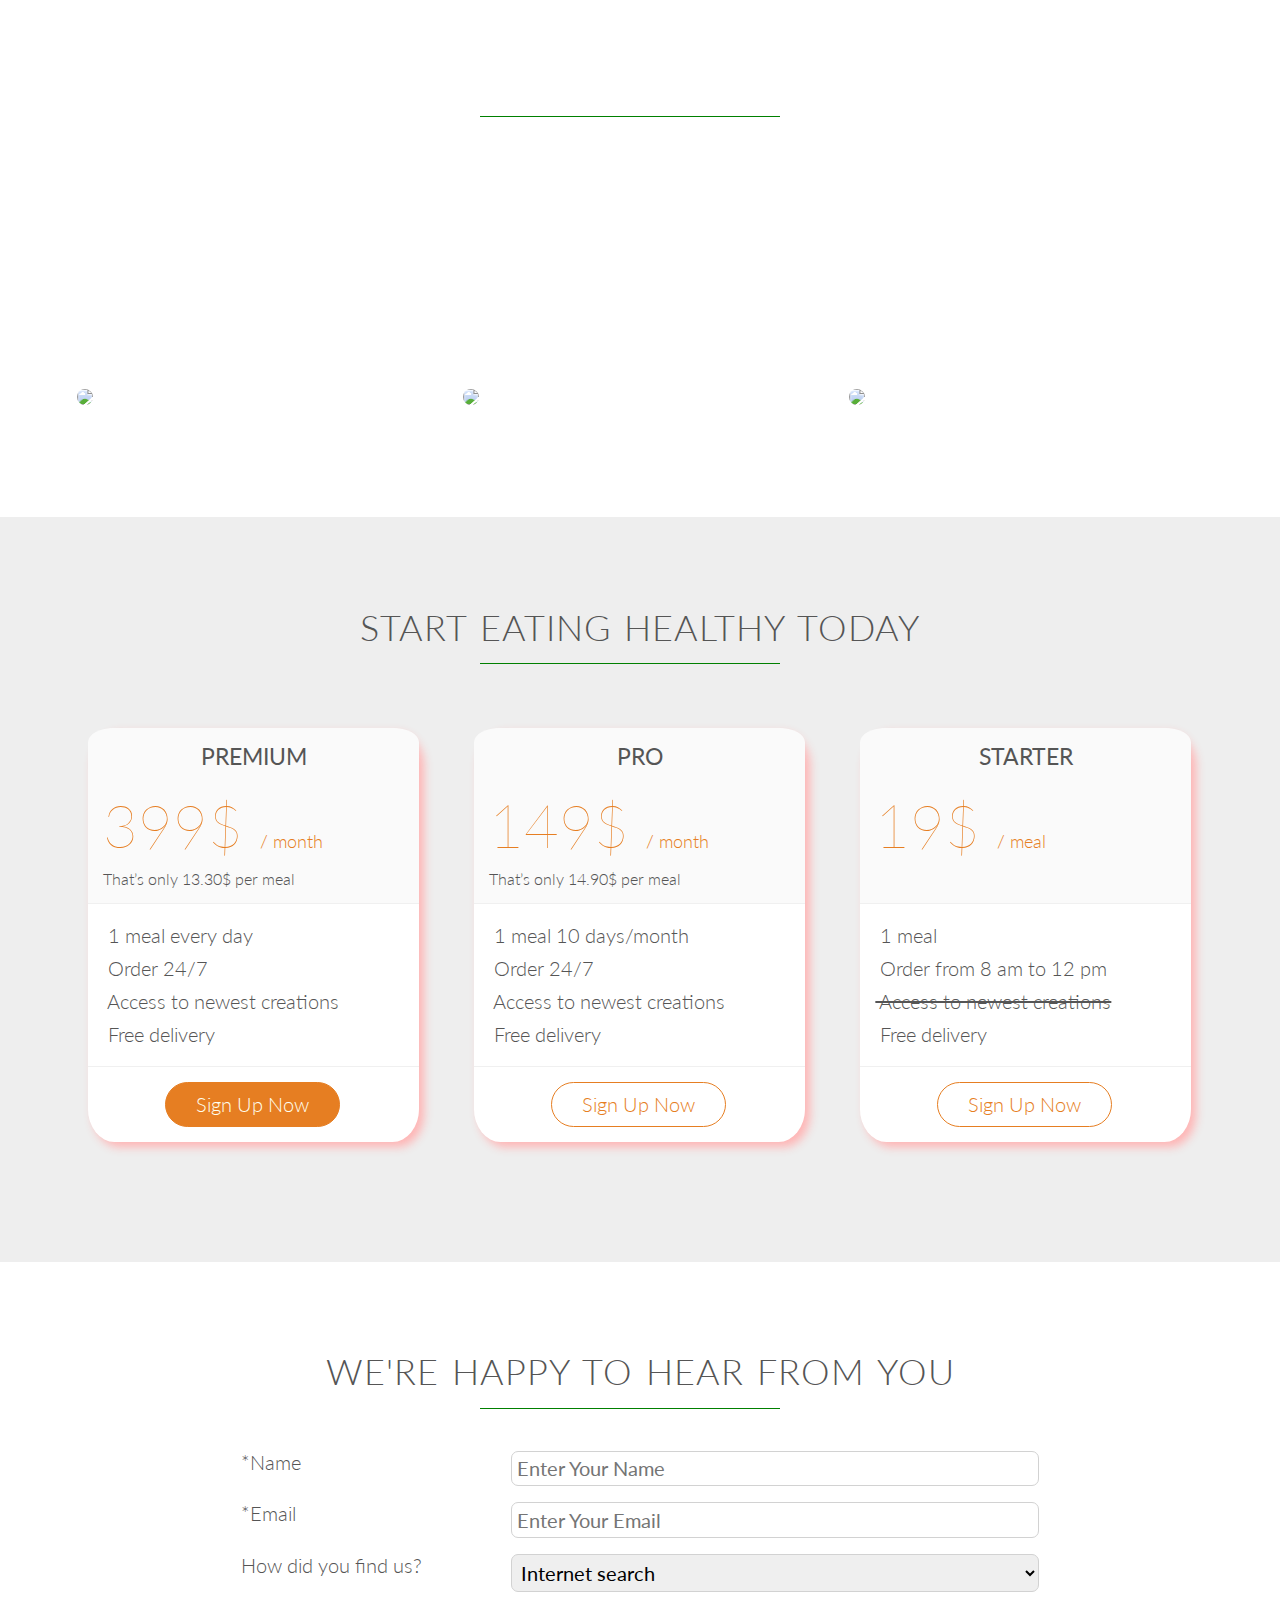
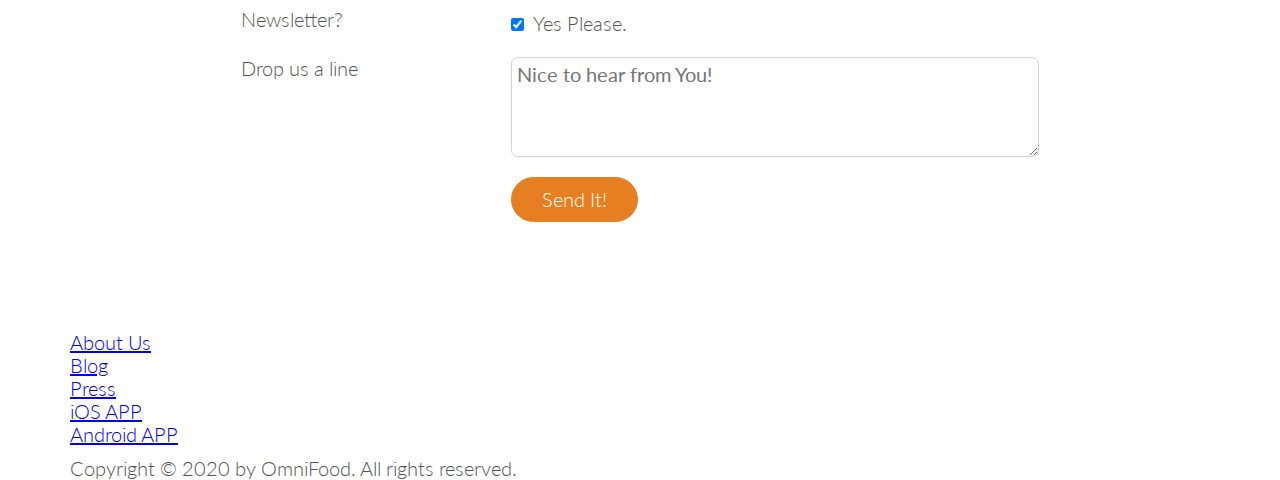
==== commit deba3908: "icon link edited" ====
--- a/index.html
+++ b/index.html
@@ -414,10 +414,10 @@
                 </div>
                 <div class="col span 1-of-2">
                     <ul class="socil-links">
-                        <li><ion-icon name="logo-facebook"></ion-icon></li>
-                        <li><ion-icon name="logo-twitter"></ion-icon></li>
-                        <li><ion-icon name="logo-instagram"></ion-icon></li>
-                        <li><ion-icon name="logo-pinterest"></ion-icon></li>
+                        <li><a href="https://www.facebook.com/" target="_blank"><ion-icon class="facebook-footer" name="logo-facebook"></ion-icon></a></li>
+                        <li><a href="https://twitter.com/?lang=en" target="_blank"><ion-icon class="twitter-footer" name="logo-twitter"></ion-icon></a></li>
+                        <li><a href="https://www.instagram.com/" target="_blank"><ion-icon class="insta-footer" name="logo-instagram"></ion-icon></a></li>
+                        <li><a href="https://in.pinterest.com/" target="_blank"><ion-icon class="pint-footer" name="logo-pinterest"></ion-icon></a></li>
                     </ul>
                 </div>
             </div>
@@ -426,7 +426,6 @@
                     Copyright &copy; 2020 by OmniFood. All rights reserved.
                 </p>
             </div>
-
         </footer>
 
           
--- a/Resources/css/style.css
+++ b/Resources/css/style.css
@@ -367,11 +367,6 @@
  CURRENT CITIES
 ------------------------------------------------------------*/
 
-.section-cities {
-    
-}
-
-
 .city-det {
     display: block;
     float: left;
@@ -581,4 +576,36 @@
     margin: 10px 5px 10px 0;
 }
 
-*:focus{outline: none;}+*:focus{outline: none;}
+
+/*----------------------------------------------
+  FOOTER
+------------------------------------------------*/
+
+
+
+.facebook-footer,
+.twitter-footer,
+.insta-footer,
+.pint-footer {
+    font-size: 150%;
+    color: rgb(212, 39, 9);
+    transition-property: color;
+    transition-duration: 500ms;
+}
+
+.facebook-footer:hover,
+.facebook-footer:active,
+.twitter-footer:hover,
+.twitter-footer:active,
+.insta-footer:hover,
+.insta-footer:active,
+.pint-footer:hover,
+.insta-footer:active {
+    color:rgb(69, 10, 165);
+    
+}
+
+footer ul{
+    list-style: none;
+}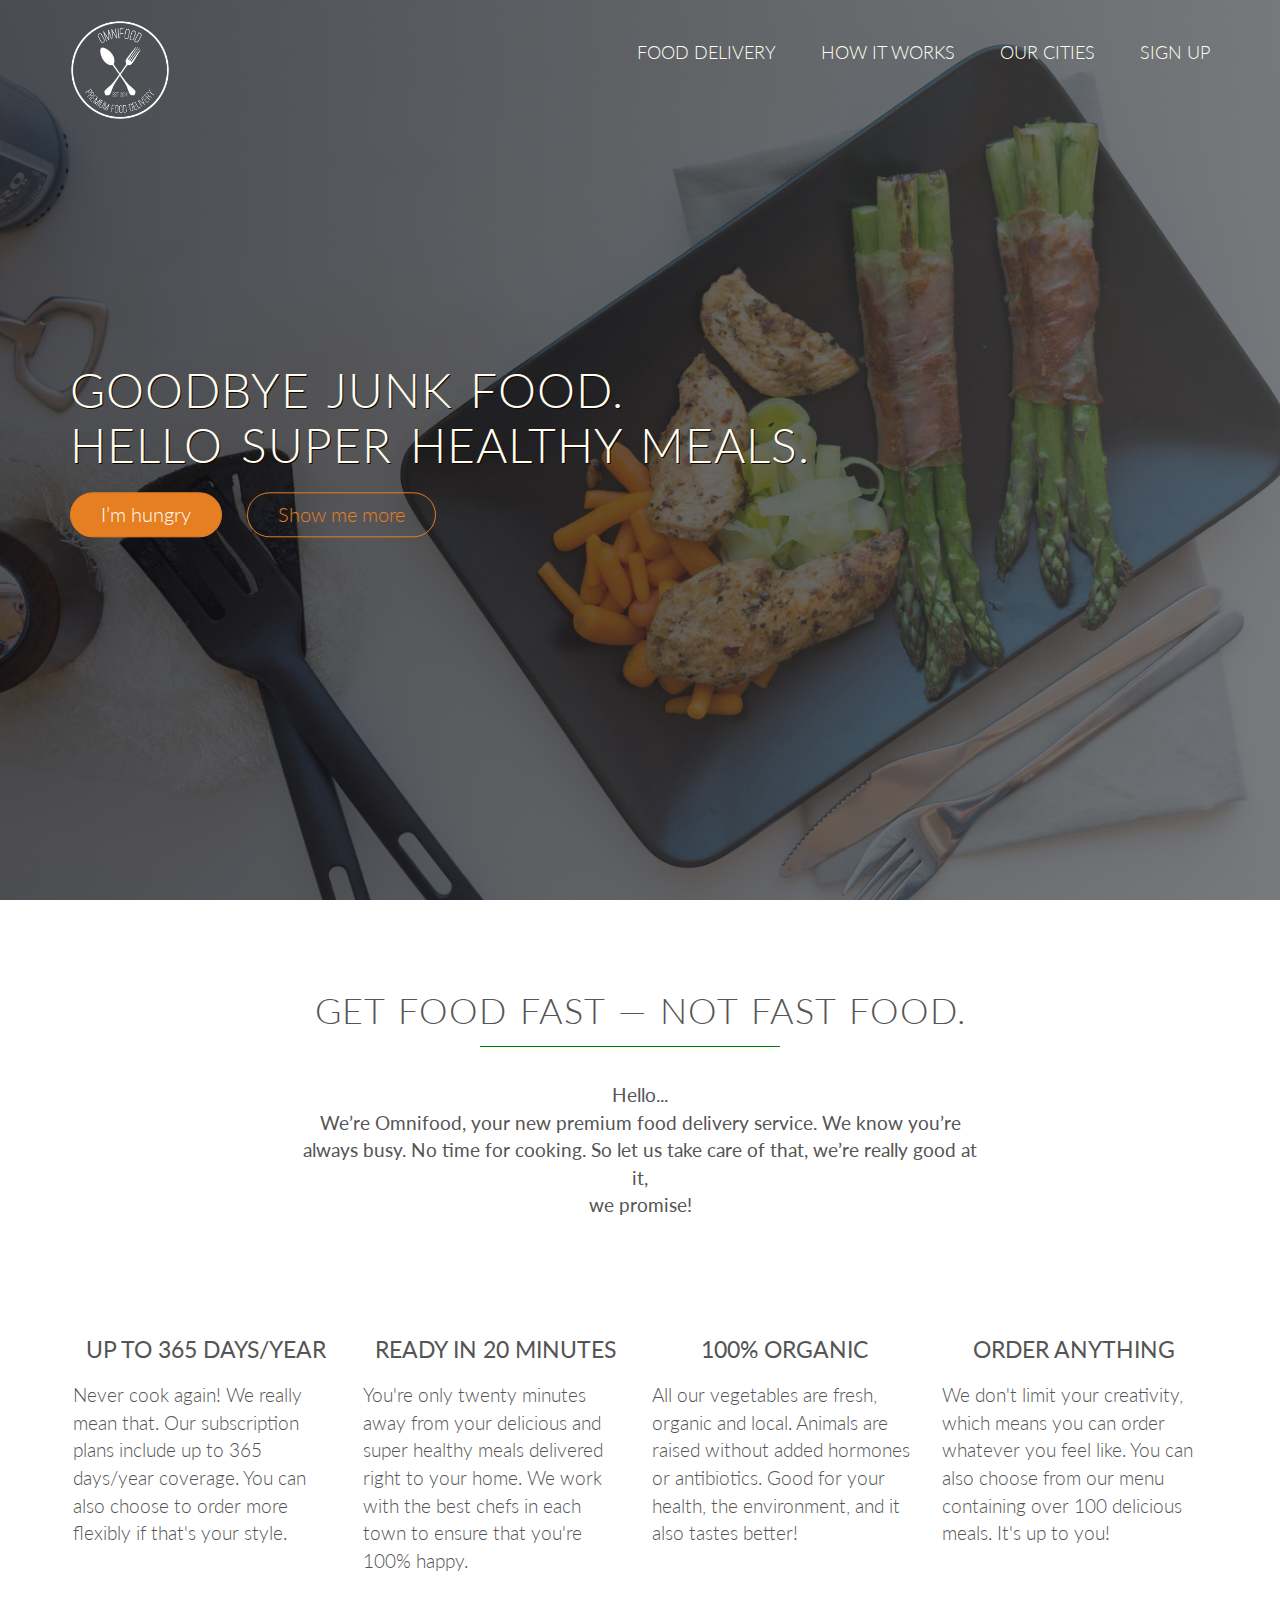
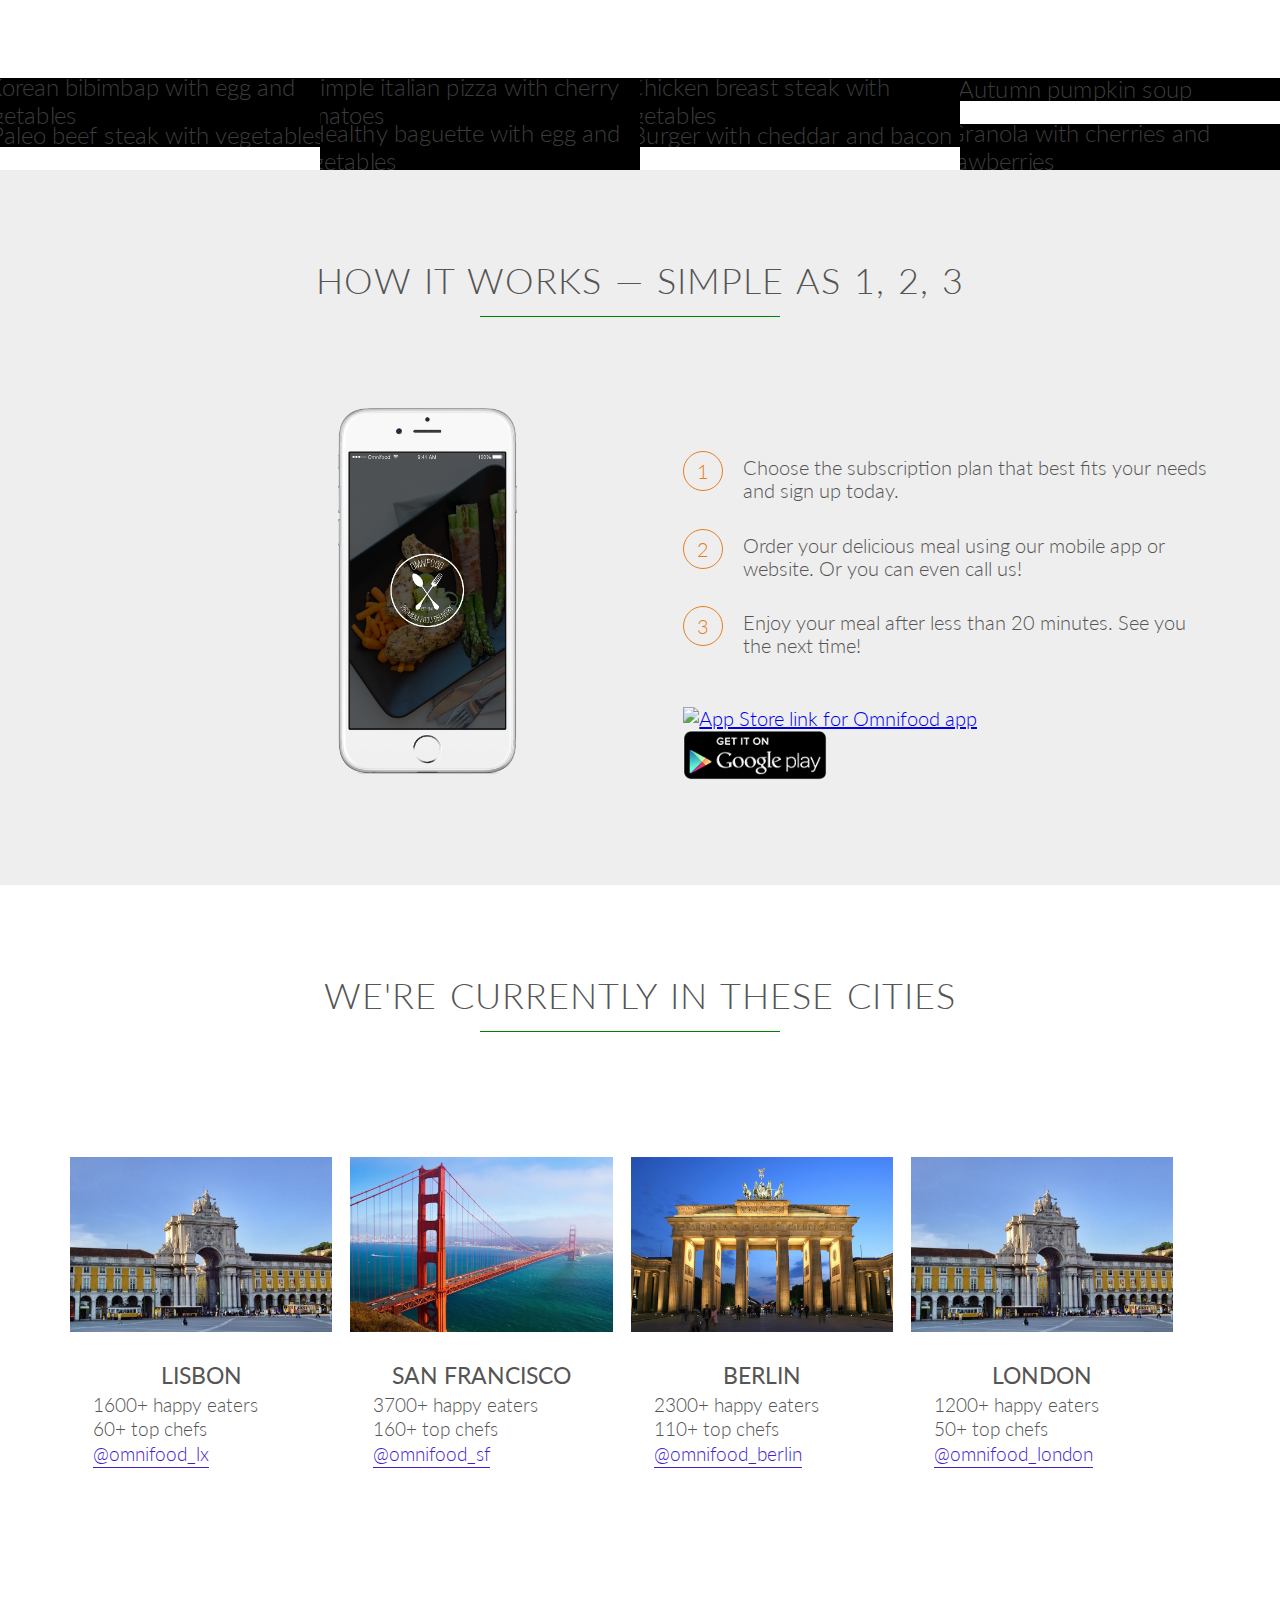
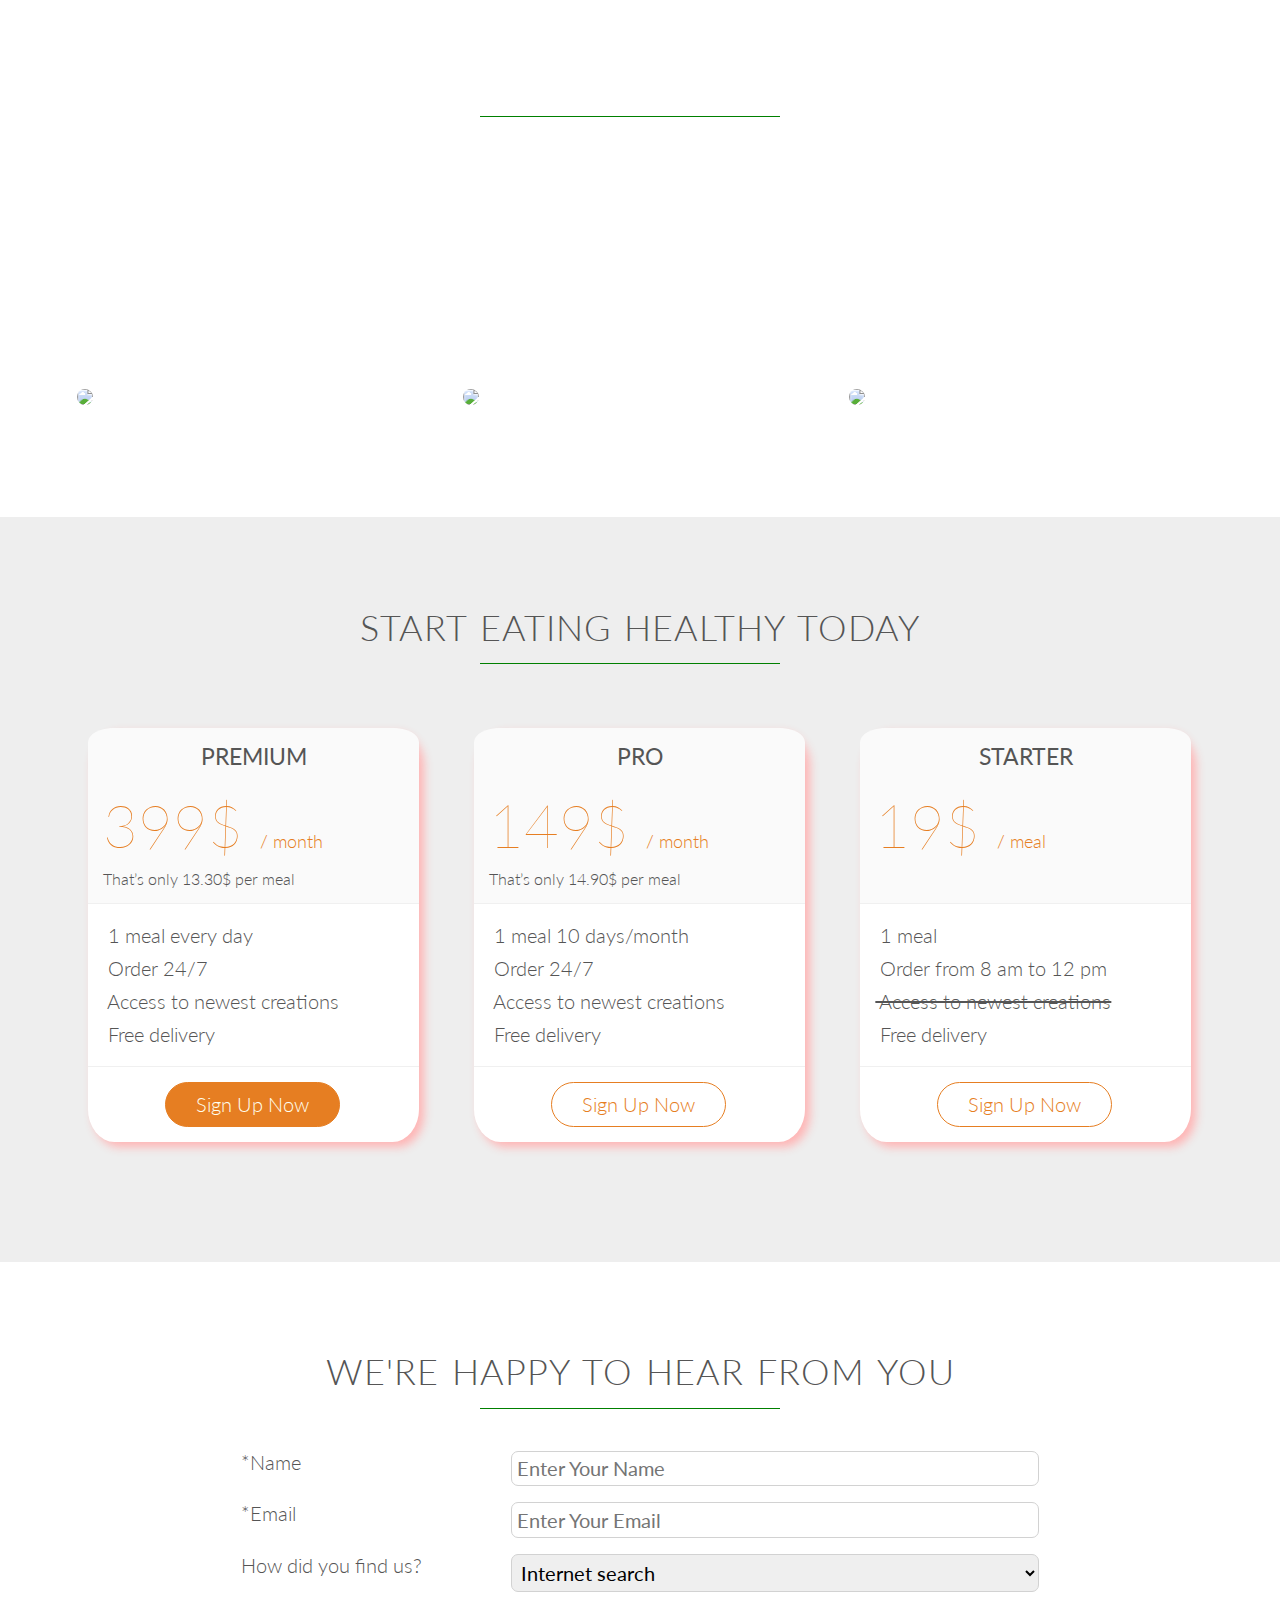
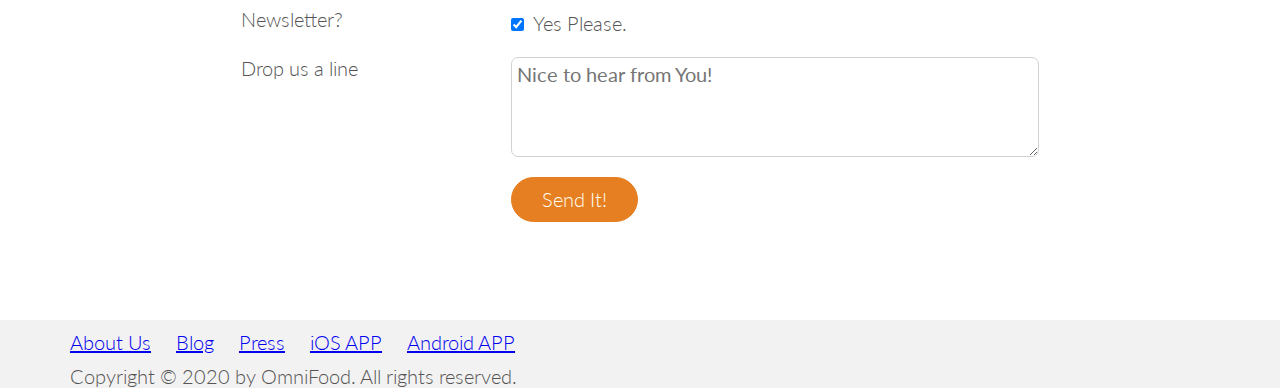
==== commit c86954dd: "footer style" ====
--- a/index.html
+++ b/index.html
@@ -413,7 +413,7 @@
                     </ul>
                 </div>
                 <div class="col span 1-of-2">
-                    <ul class="socil-links">
+                    <ul class="social-links">
                         <li><a href="https://www.facebook.com/" target="_blank"><ion-icon class="facebook-footer" name="logo-facebook"></ion-icon></a></li>
                         <li><a href="https://twitter.com/?lang=en" target="_blank"><ion-icon class="twitter-footer" name="logo-twitter"></ion-icon></a></li>
                         <li><a href="https://www.instagram.com/" target="_blank"><ion-icon class="insta-footer" name="logo-instagram"></ion-icon></a></li>
--- a/Resources/css/style.css
+++ b/Resources/css/style.css
@@ -582,30 +582,29 @@
   FOOTER
 ------------------------------------------------*/
 
-
-
-.facebook-footer,
-.twitter-footer,
-.insta-footer,
-.pint-footer {
-    font-size: 150%;
-    color: rgb(212, 39, 9);
-    transition-property: color;
-    transition-duration: 500ms;
-}
-
-.facebook-footer:hover,
-.facebook-footer:active,
-.twitter-footer:hover,
-.twitter-footer:active,
-.insta-footer:hover,
-.insta-footer:active,
-.pint-footer:hover,
-.insta-footer:active {
-    color:rgb(69, 10, 165);
-    
-}
-
-footer ul{
+footer{
+    background-color: rgb(243, 242, 242);
+}
+
+.footer-nav {
     list-style: none;
+    float: left;
+}
+
+.social-links {
+    list-style: none;
+    float: right;
+    margin-left: 300px;
+}
+
+.footer-nav li,
+.social-links li{
+    display: inline-block;
+    margin-right: 20px;
+    color: rgb(27, 24, 9);
+}
+
+.footer-nav li:last-child,
+.social-links li:last-child {
+    margin-right: 0;
 }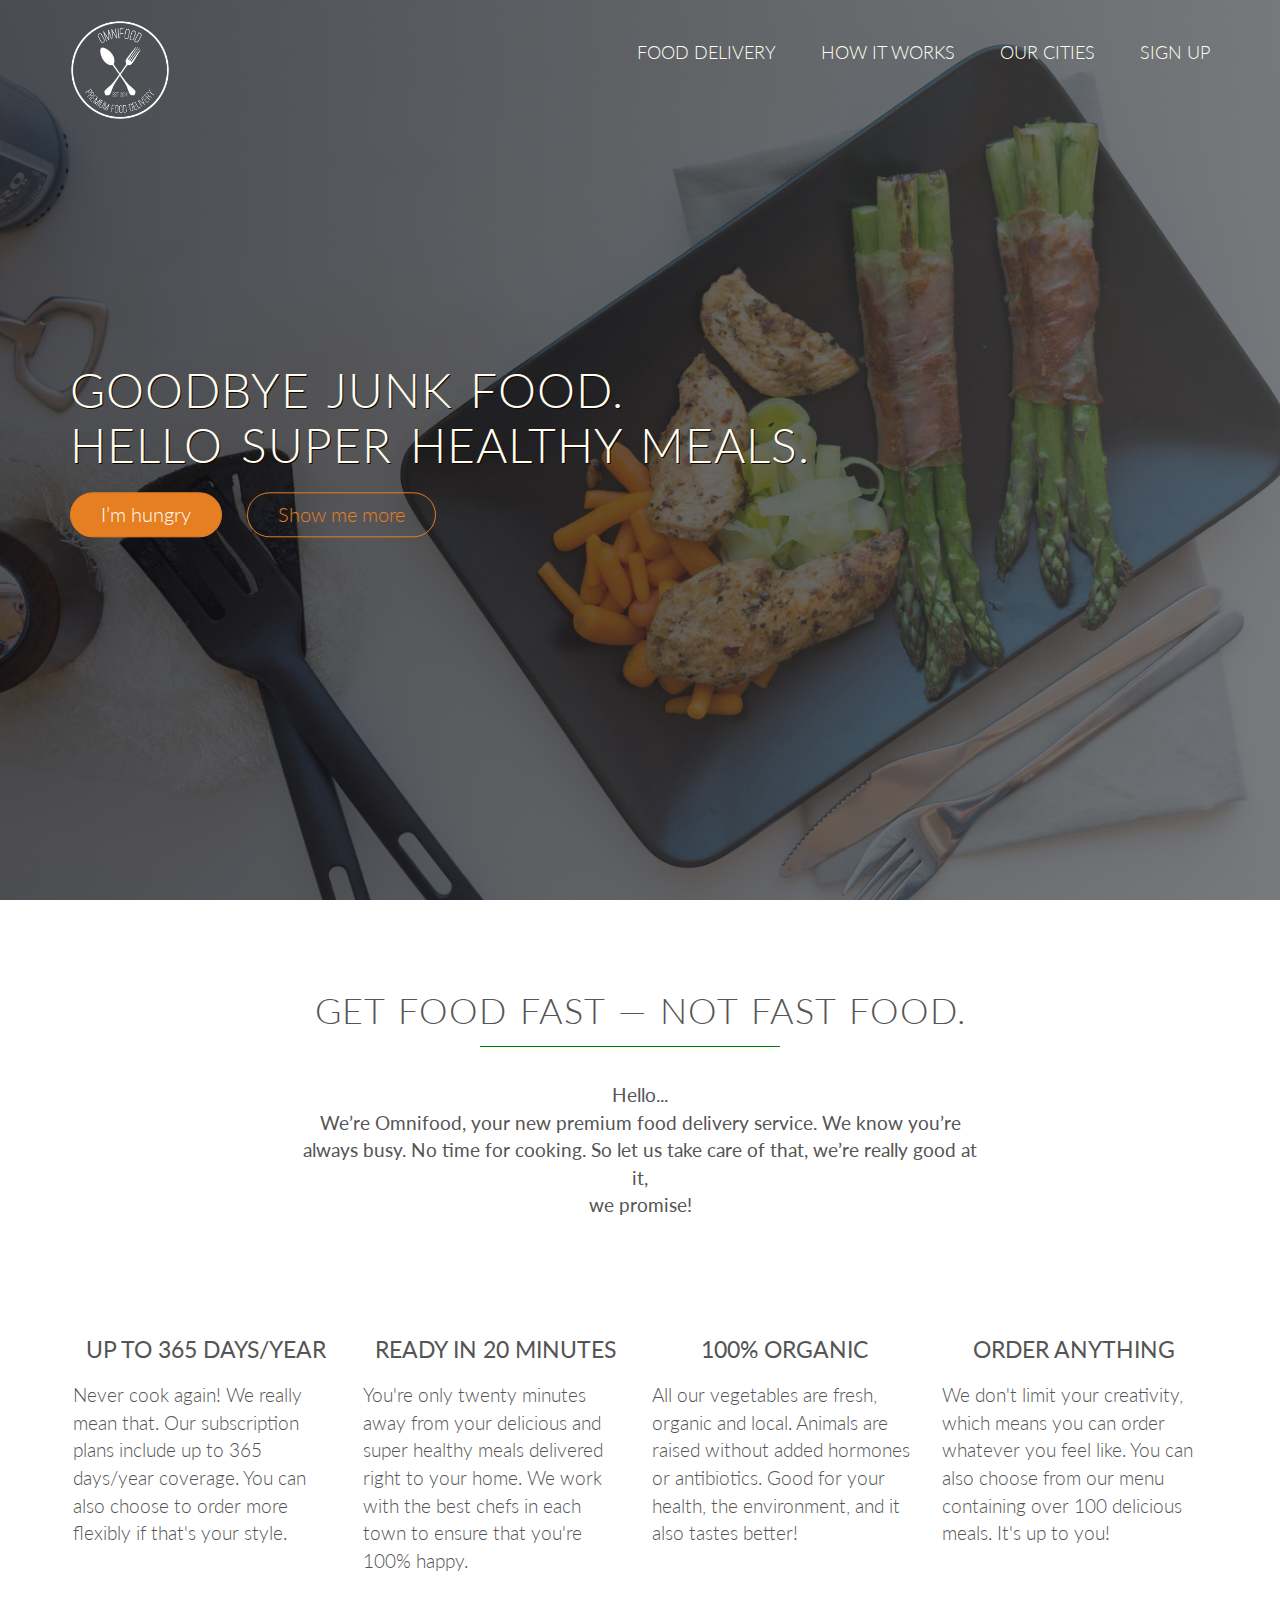
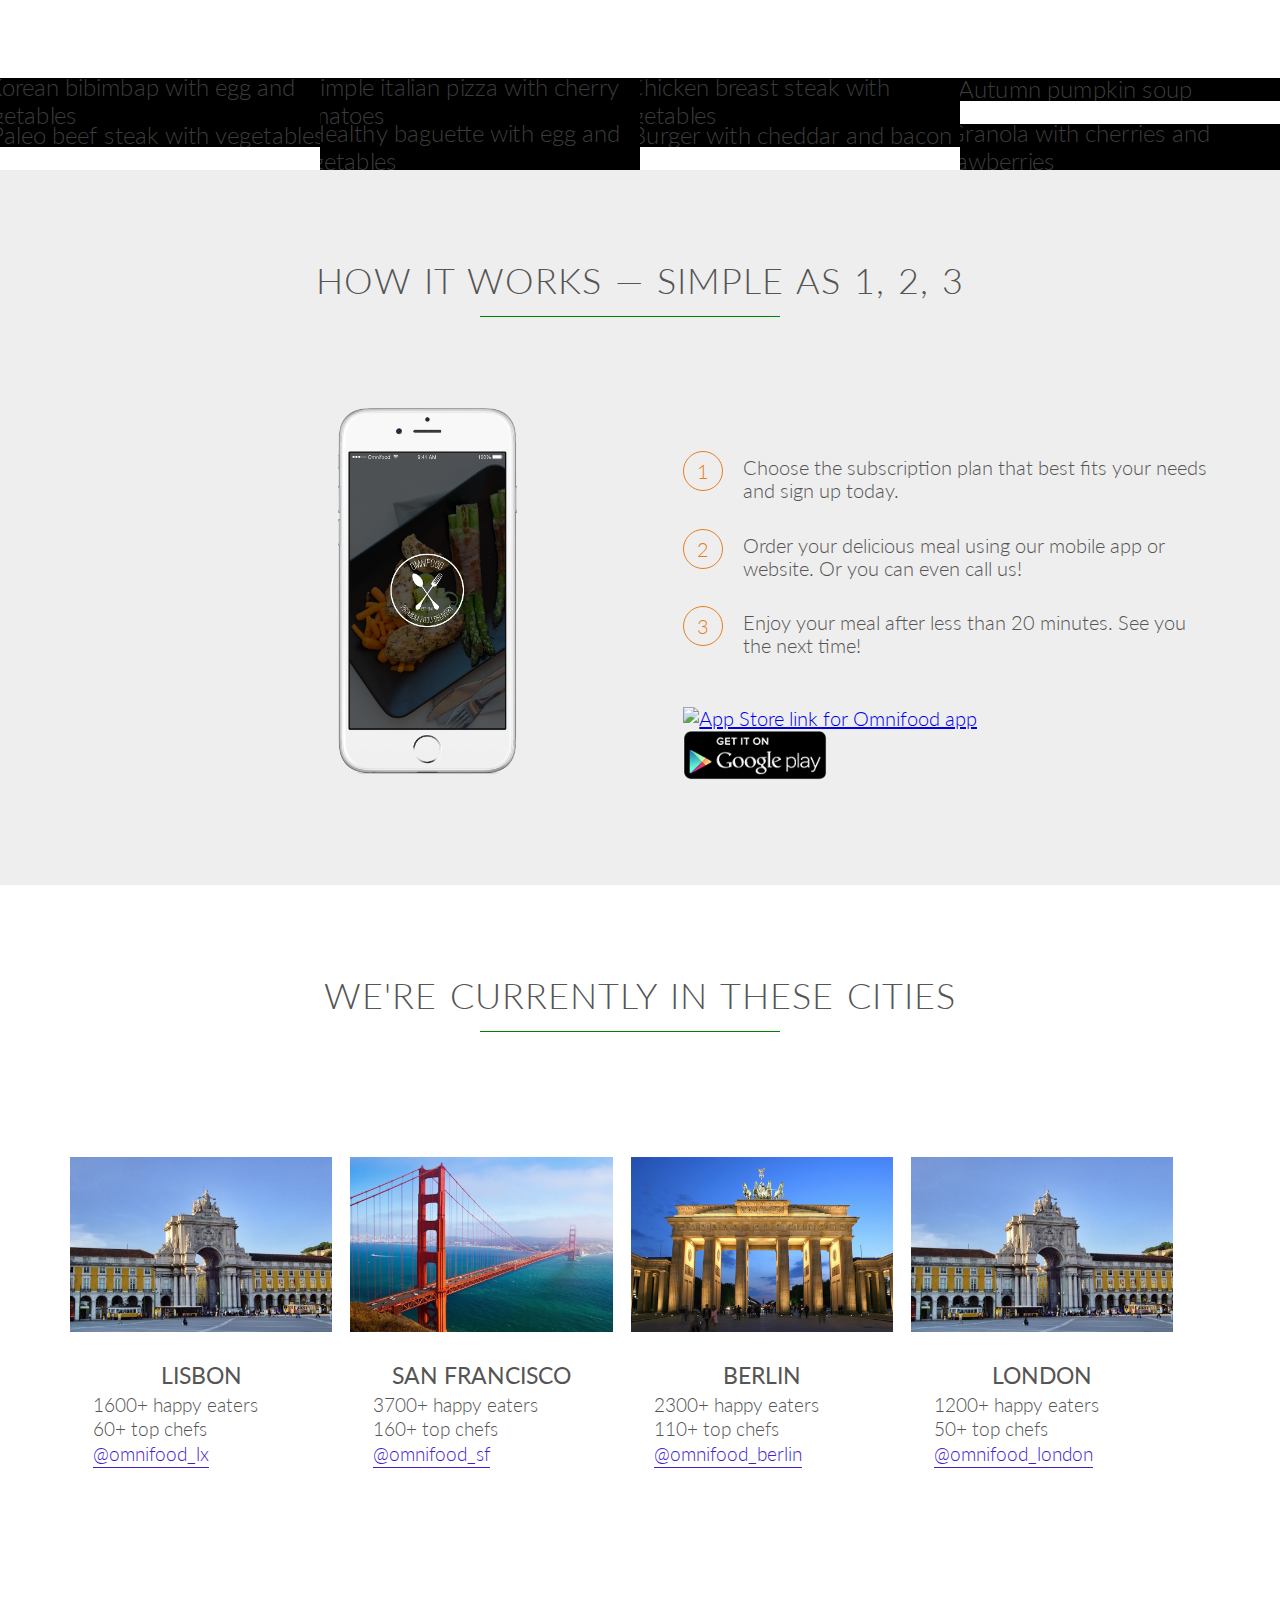
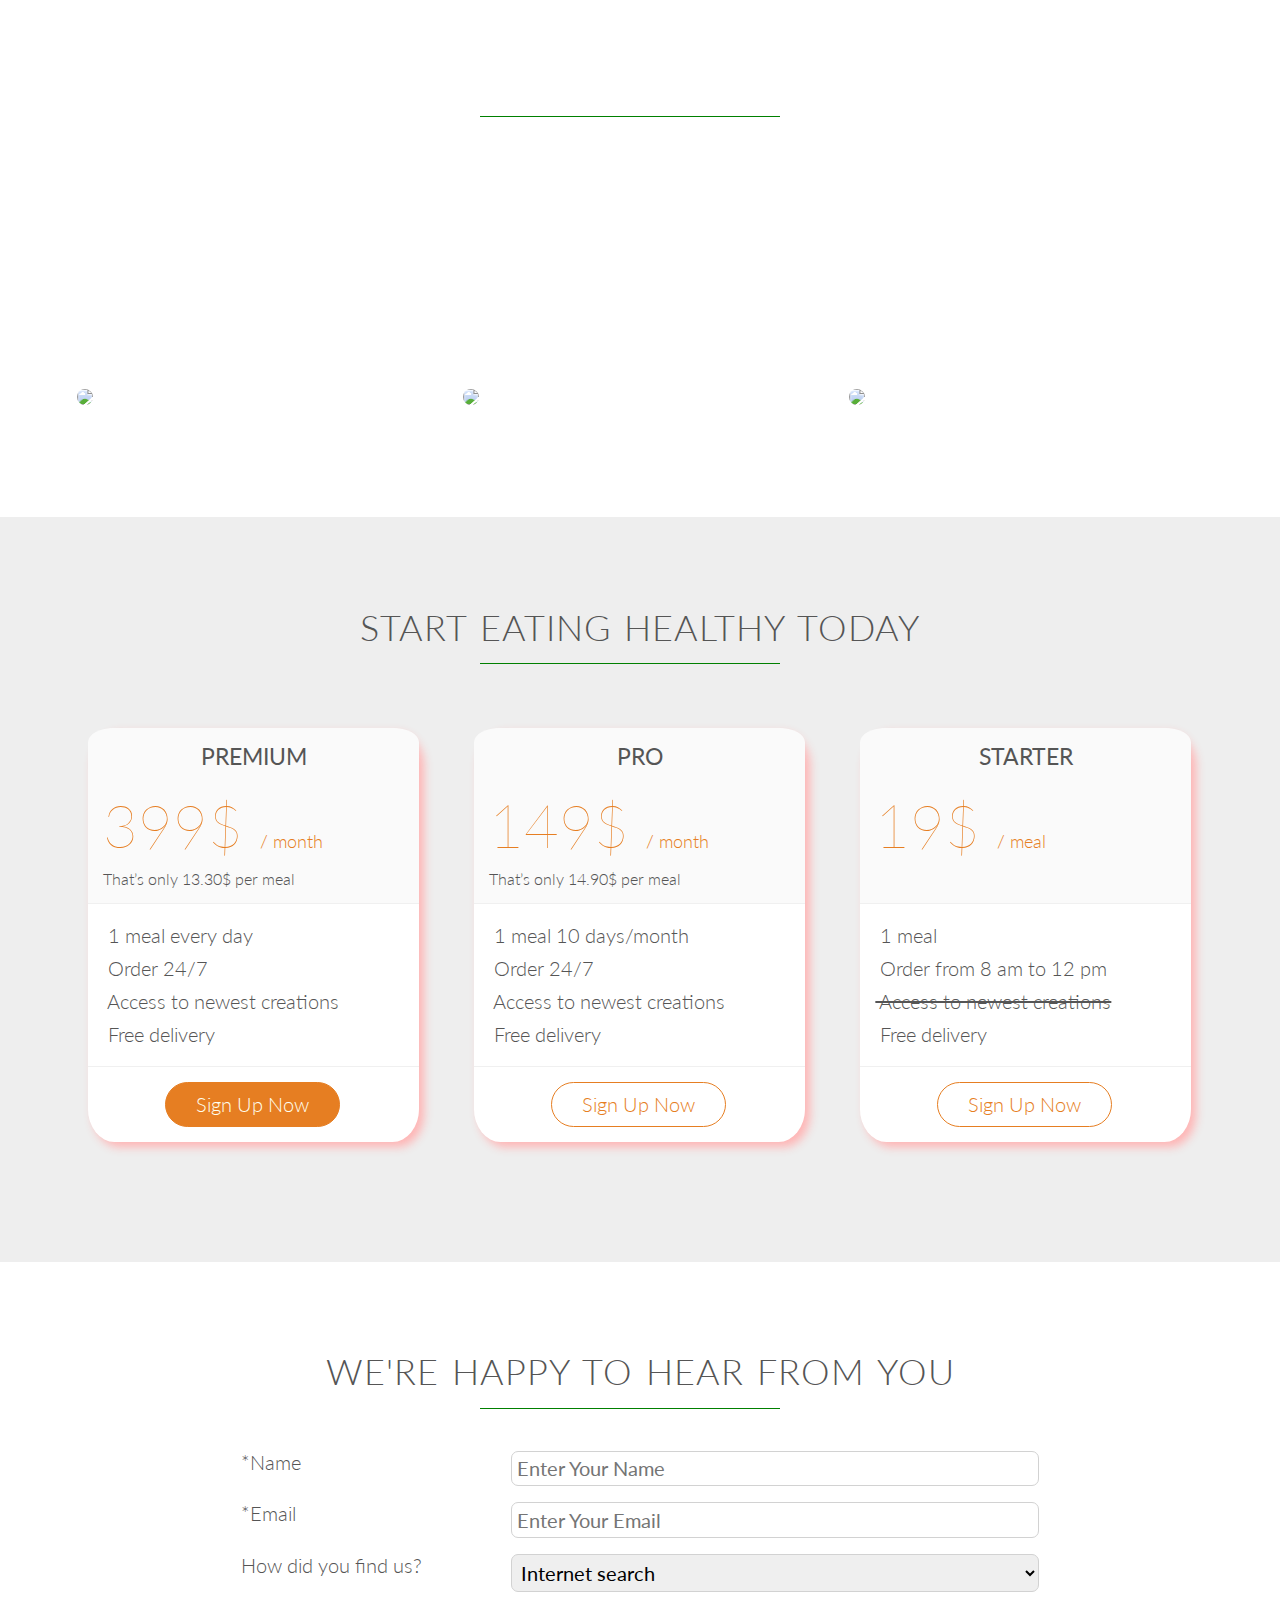
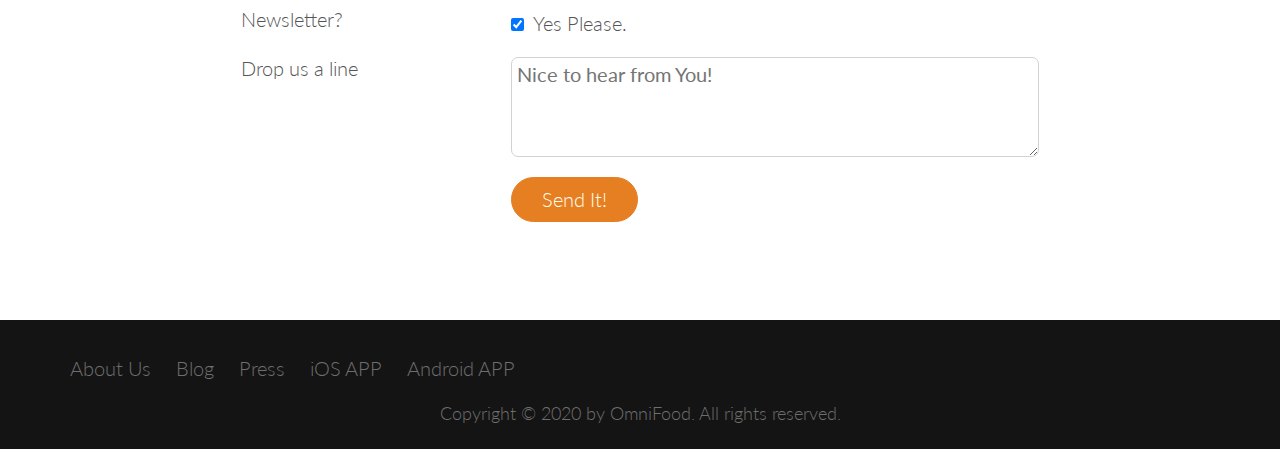
==== commit b720c7e5: "footer logo edited" ====
--- a/index.html
+++ b/index.html
@@ -412,7 +412,7 @@
                         <li><a href="#">Android APP</a></li>
                     </ul>
                 </div>
-                <div class="col span 1-of-2">
+                <div class="col span-1-of-2">
                     <ul class="social-links">
                         <li><a href="https://www.facebook.com/" target="_blank"><ion-icon class="facebook-footer" name="logo-facebook"></ion-icon></a></li>
                         <li><a href="https://twitter.com/?lang=en" target="_blank"><ion-icon class="twitter-footer" name="logo-twitter"></ion-icon></a></li>
--- a/Resources/css/style.css
+++ b/Resources/css/style.css
@@ -583,7 +583,8 @@
 ------------------------------------------------*/
 
 footer{
-    background-color: rgb(243, 242, 242);
+    background-color: rgb(20, 20, 20);
+    padding: 2%;
 }
 
 .footer-nav {
@@ -594,17 +595,65 @@
 .social-links {
     list-style: none;
     float: right;
-    margin-left: 300px;
+    font-size: 150%;
+}
+
+.social-links li a {
+    padding-left: 25px;
 }
 
 .footer-nav li,
 .social-links li{
     display: inline-block;
     margin-right: 20px;
-    color: rgb(27, 24, 9);
 }
 
 .footer-nav li:last-child,
 .social-links li:last-child {
     margin-right: 0;
+}
+
+.footer-nav li a:link,
+.footer-nav li a:visited,
+.social-links li a:link,
+.social-links li a:visited{
+    text-decoration: none;
+    border: none;
+    color: rgb(110, 110, 110);
+    transition-property: all;
+    transition-duration: 300ms;
+}
+
+.footer-nav li a:hover,
+.footer-nav li a:active {
+    border-bottom: 1px solid rgb(200, 200, 200);
+    color: rgb(200, 200, 200);
+}
+
+.facebook-footer:hover,
+.facebook-footer:active{
+    color: rgb(59, 89, 152);
+}
+
+.twitter-footer:hover,
+.twitter-footer:active{
+    color: rgb(85, 172, 238);
+}
+
+.insta-footer:hover,
+.insta-footer:active{
+    color: rgb(233, 89, 80);
+}
+
+.pint-footer:hover,
+.pint-footer:active{
+    color: rgb(203, 32, 39);
+}
+
+
+footer p {
+    font-size: 90%;
+    text-align: center;
+    color: rgb(110, 110, 110);
+    /*padding: 1% 0 3% 0;*/
 }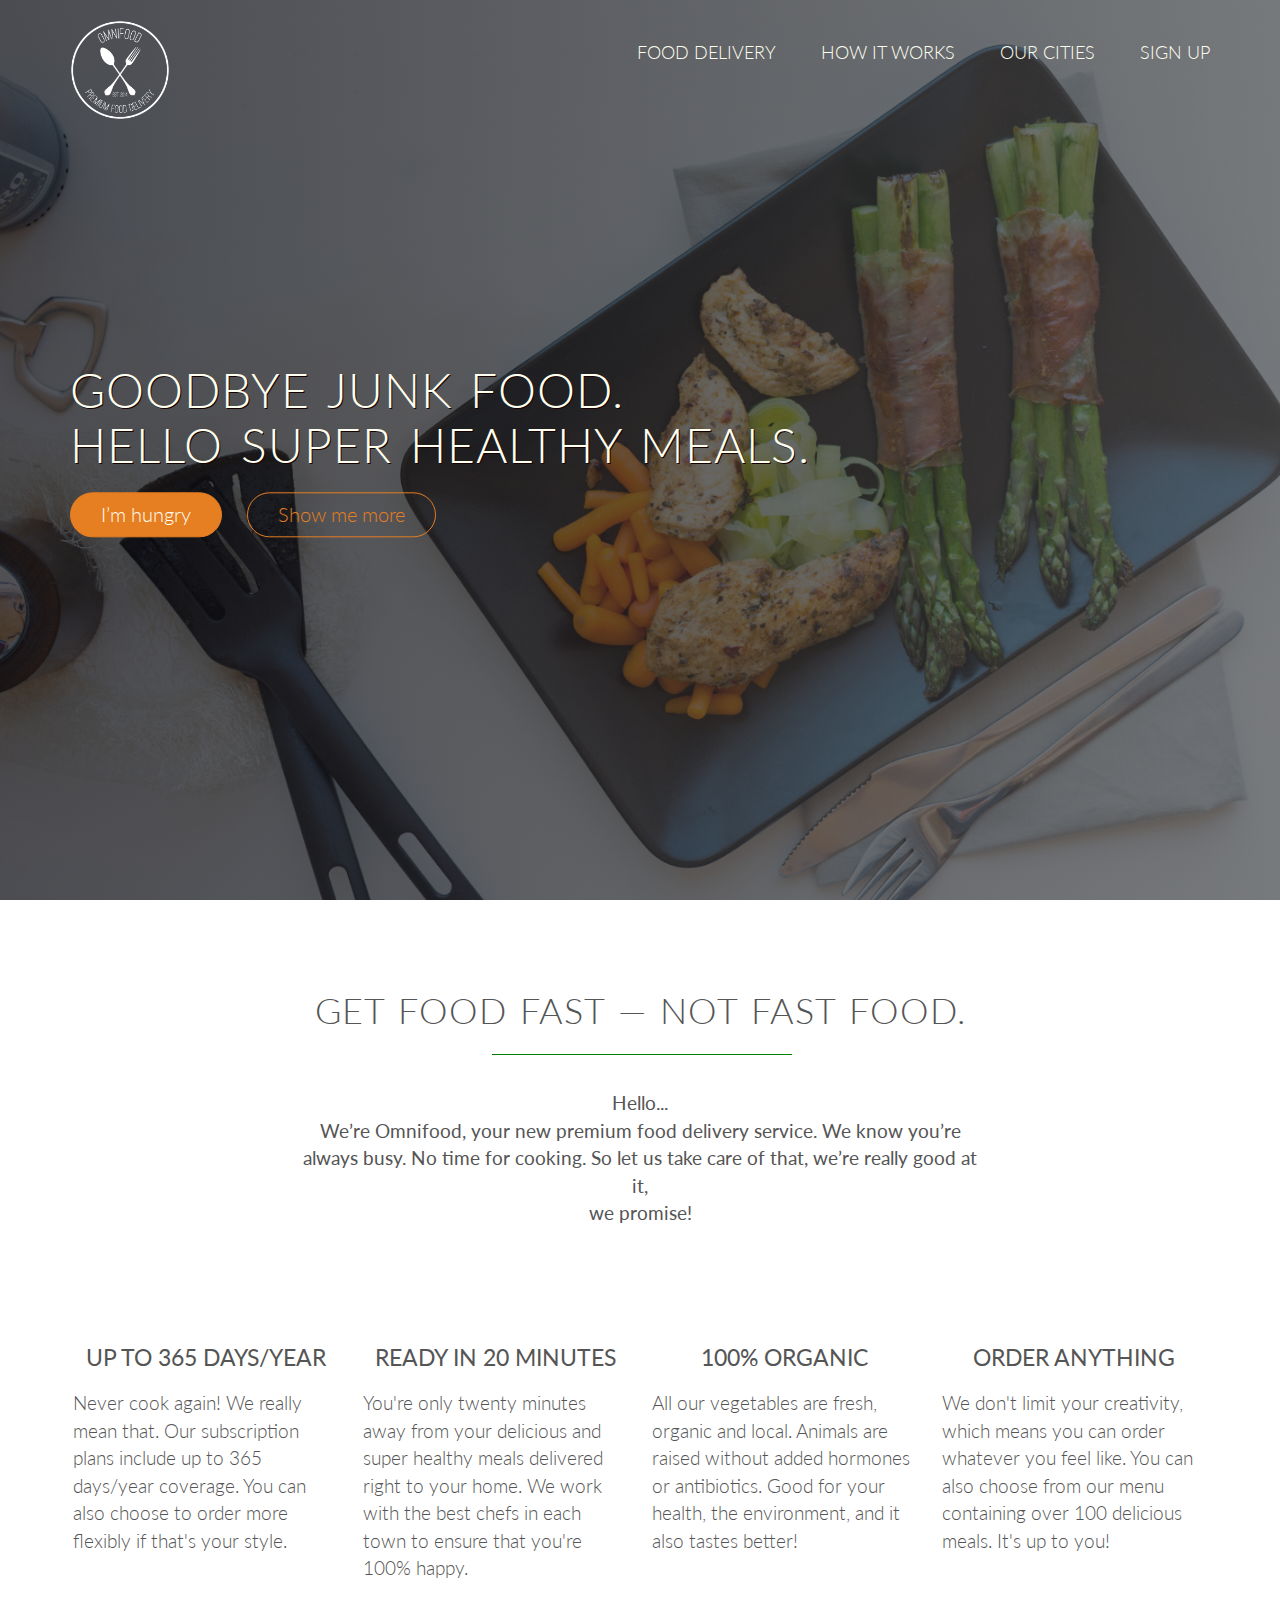
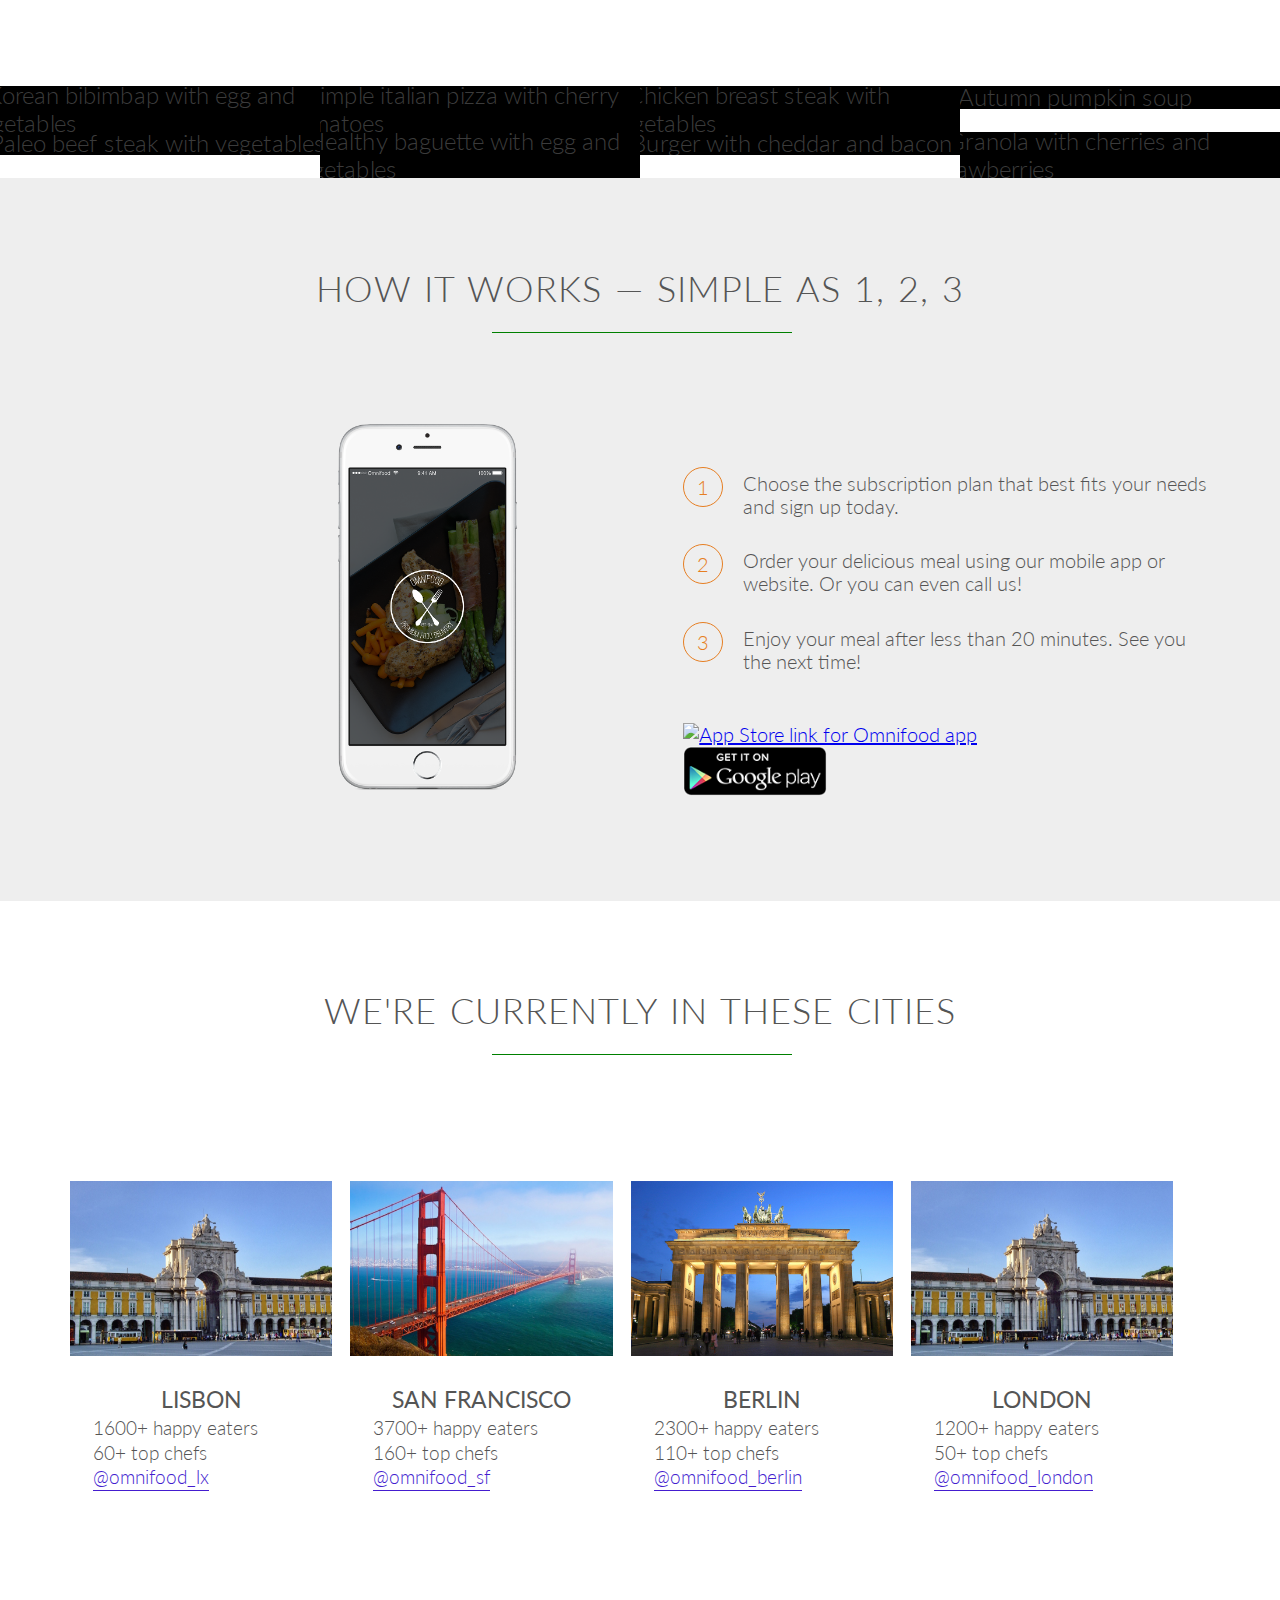
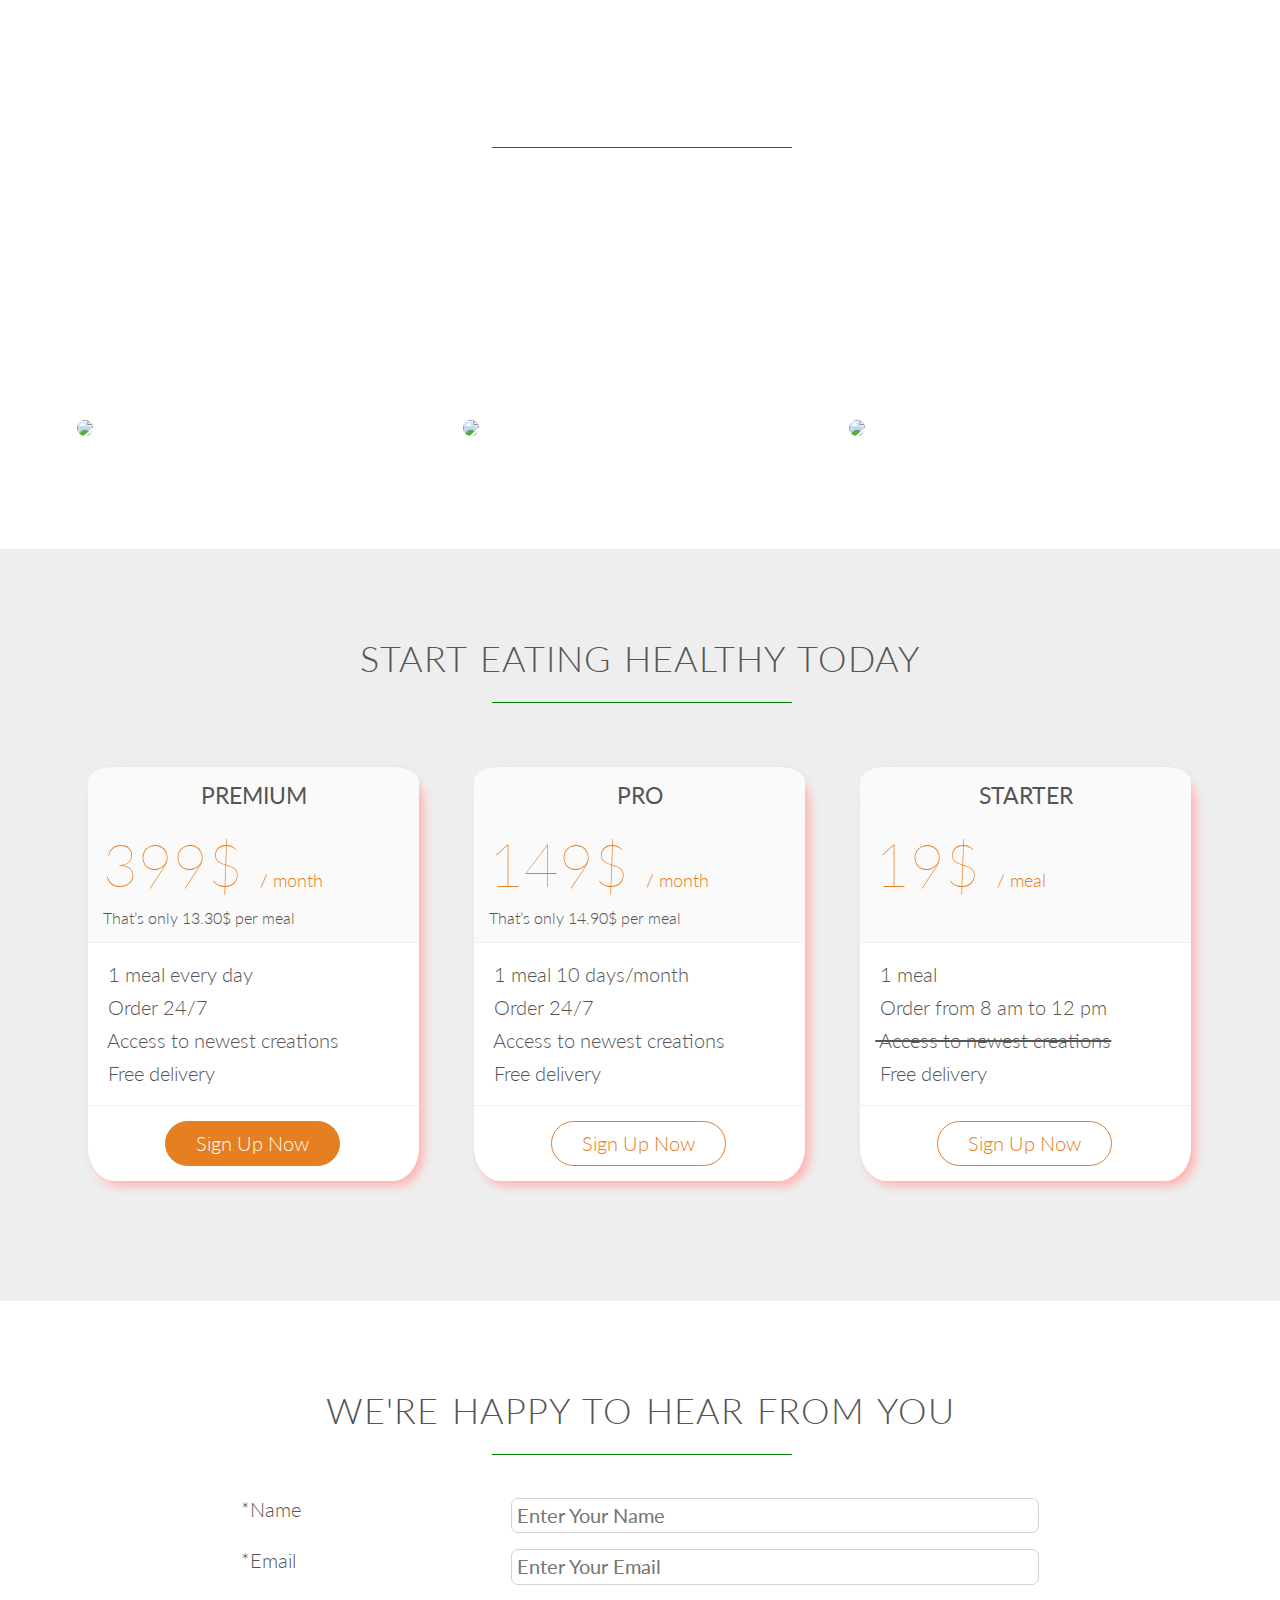
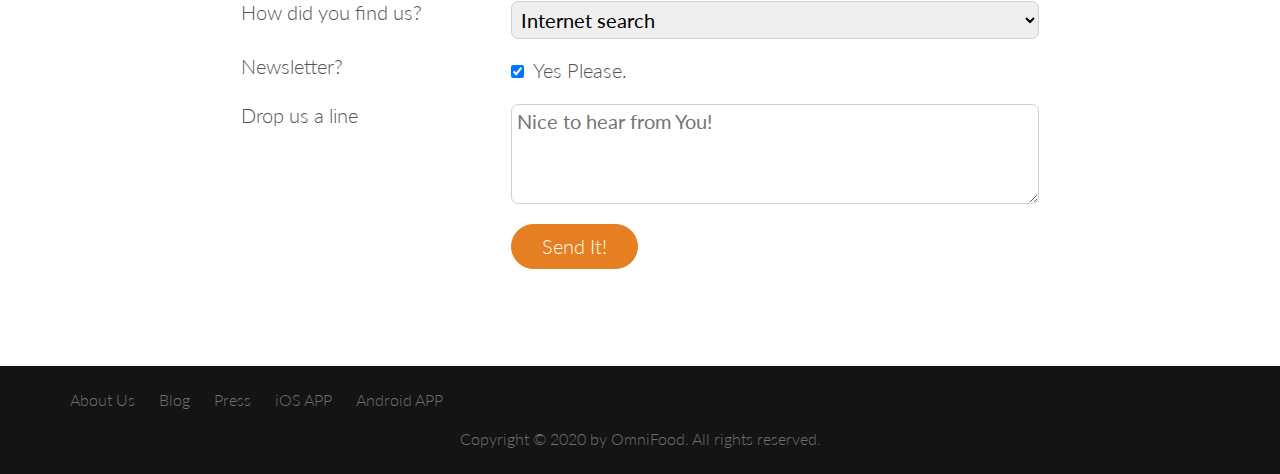
==== commit 94005e86: "media queries wip" ====
--- a/index.html
+++ b/index.html
@@ -1,9 +1,13 @@
 <!DOCTYPE html>
 <html lang="en">
     <head>
+
+        <meta name="viewport" content="width=device-width, initial-scale=1.0">
+
         <link rel="stylesheet" type="text/css" href="vendors/css/normalize.css">
         <link rel="stylesheet" type="text/css" href="vendors/css/grid.css">
         <link rel="stylesheet" type="text/css" href="Resources/css/style.css">
+        <link rel="stylesheet" type="text/css" href="Resources/css/queries.css">
         <link rel="preconnect" href="https://fonts.gstatic.com">
         <link href="https://fonts.googleapis.com/css2?family=Lato:ital,wght@0,100;0,300;0,400;1,100;1,300;1,400&display=swap" rel="stylesheet">
         <title>OmniFood</title>
--- a/Resources/css/style.css
+++ b/Resources/css/style.css
@@ -78,7 +78,7 @@
     height: 1px;
     width: 300px;
     background-color: green;
-    margin: 15px 0 0 410px;
+    margin: 2% 0 0 37%;
 }
 
 h3 {
@@ -583,8 +583,9 @@
 ------------------------------------------------*/
 
 footer{
+    font-size: 80%;
     background-color: rgb(20, 20, 20);
-    padding: 2%;
+    padding: 1% 0 2% 0;
 }
 
 .footer-nav {
@@ -630,6 +631,14 @@
     color: rgb(200, 200, 200);
 }
 
+.facebook-footer,
+.twitter-footer,
+.insta-footer,
+.pint-footer {
+    transition-property: color;
+    transition-duration: 300ms;
+}
+
 .facebook-footer:hover,
 .facebook-footer:active{
     color: rgb(59, 89, 152);
@@ -652,8 +661,6 @@
 
 
 footer p {
-    font-size: 90%;
     text-align: center;
     color: rgb(110, 110, 110);
-    /*padding: 1% 0 3% 0;*/
 }--- a/Resources/css/queries.css
+++ b/Resources/css/queries.css
@@ -0,0 +1,53 @@
+
+
+
+/*----------------------------------------------------------------------------------
+    SCREENS LESS OR EQUAL TO 1200PX -- BIG TABS --- WIDTH SMALLER THAN 1400PX ROW
+------------------------------------------------------------------------------------*/
+@media only screen and (max-width:1200px){
+    .hero-text-box {
+        width: 100%;
+        padding: 0 2%;
+    }
+    .row{
+        padding: 0 2%;
+    }
+}
+
+
+/*-----------------------------------------------------------------------------------
+    SCREENS FROM 768PX TO 1023PX
+-------------------------------------------------------------------------------------*/
+@media only screen and (max-width:1023px){
+    body {
+        font-size: 18px;
+    }
+    
+    section{
+        padding: 5% 0;
+    }
+    h2:after{
+        display: block;
+        content: "";
+        height: 1px;
+        width: 300px;
+        background-color: green;
+        margin: 2% 0 0 29%;
+    }
+}
+
+/*-----------------------------------------------------------------------------------
+    PHONES SCREEN FROM 481PX TO 767PX
+-------------------------------------------------------------------------------------*/
+@media only screen and (max-width:767px) {
+
+}
+
+
+
+/*-----------------------------------------------------------------------------------
+    SMALL PHONES SCREEN LESS OR EQUAL 480PX
+-------------------------------------------------------------------------------------*/
+@media only screen and (max-width: 480px) {
+
+}